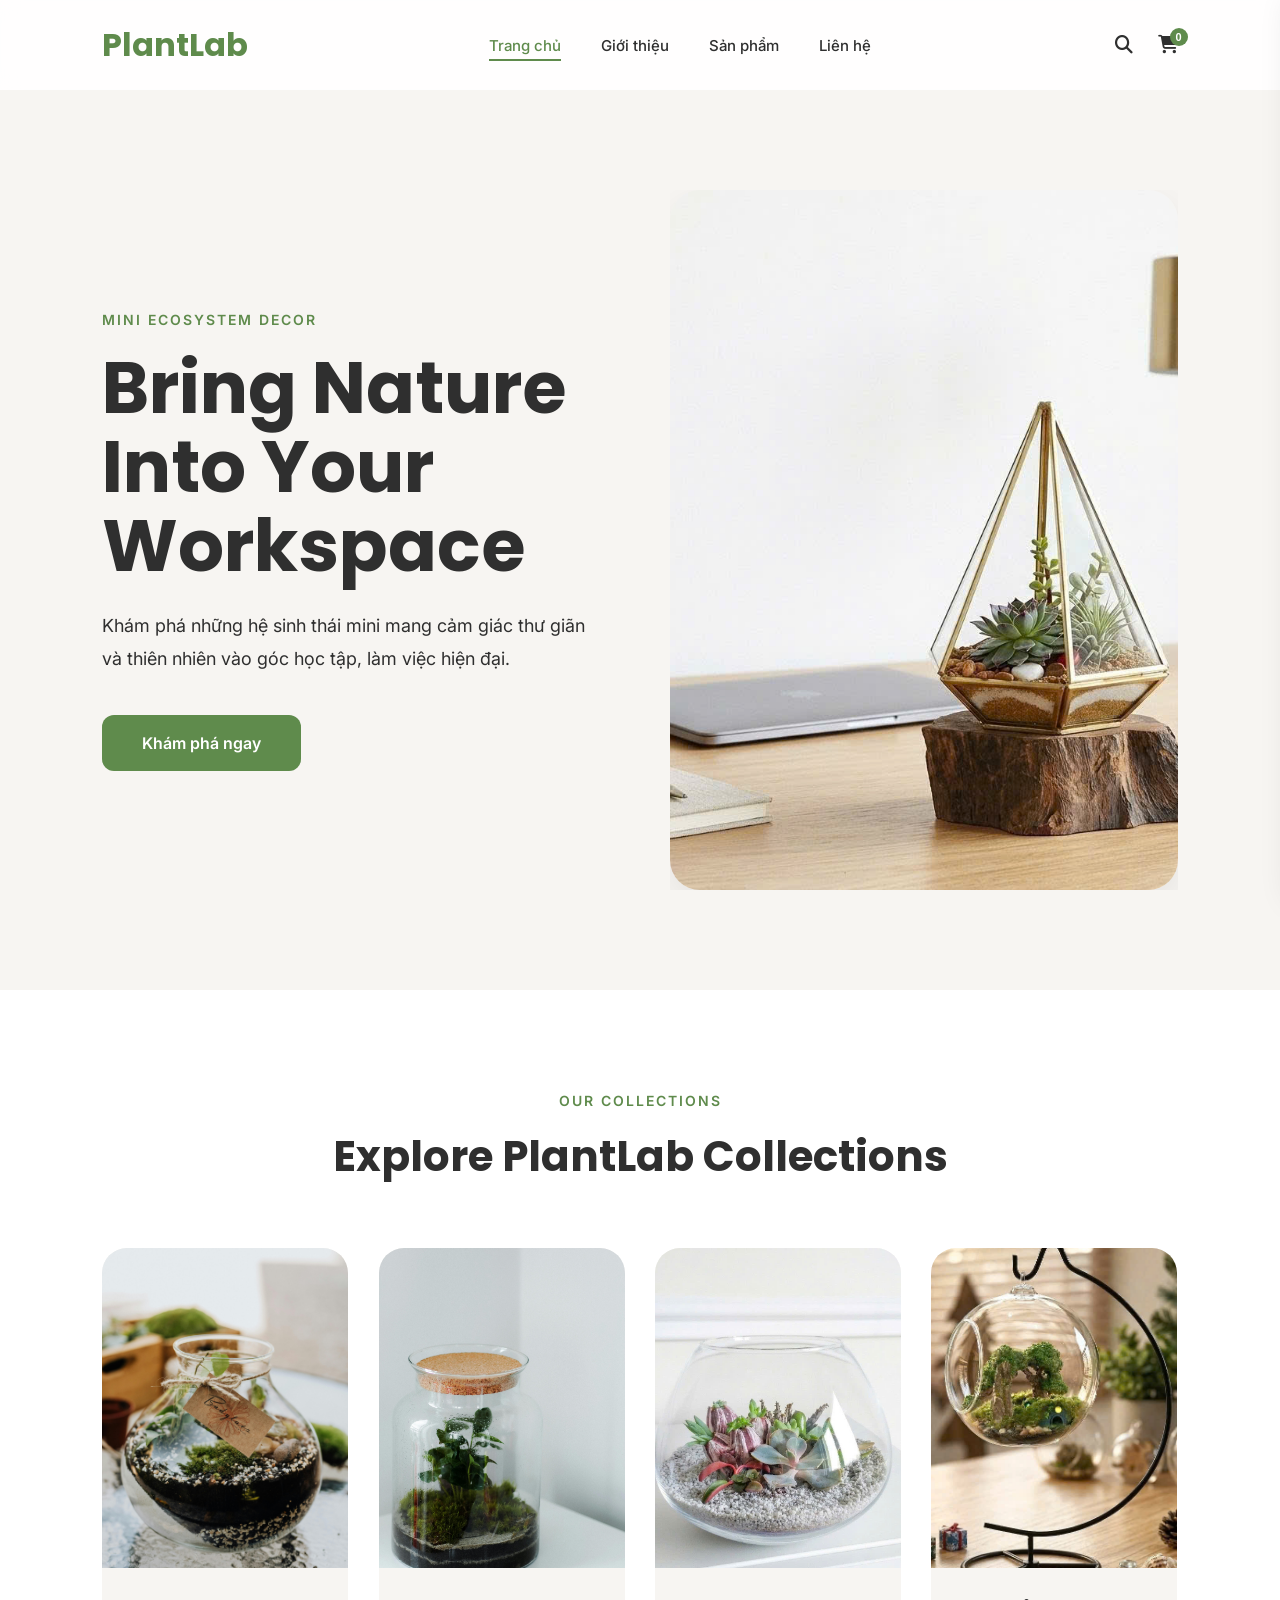
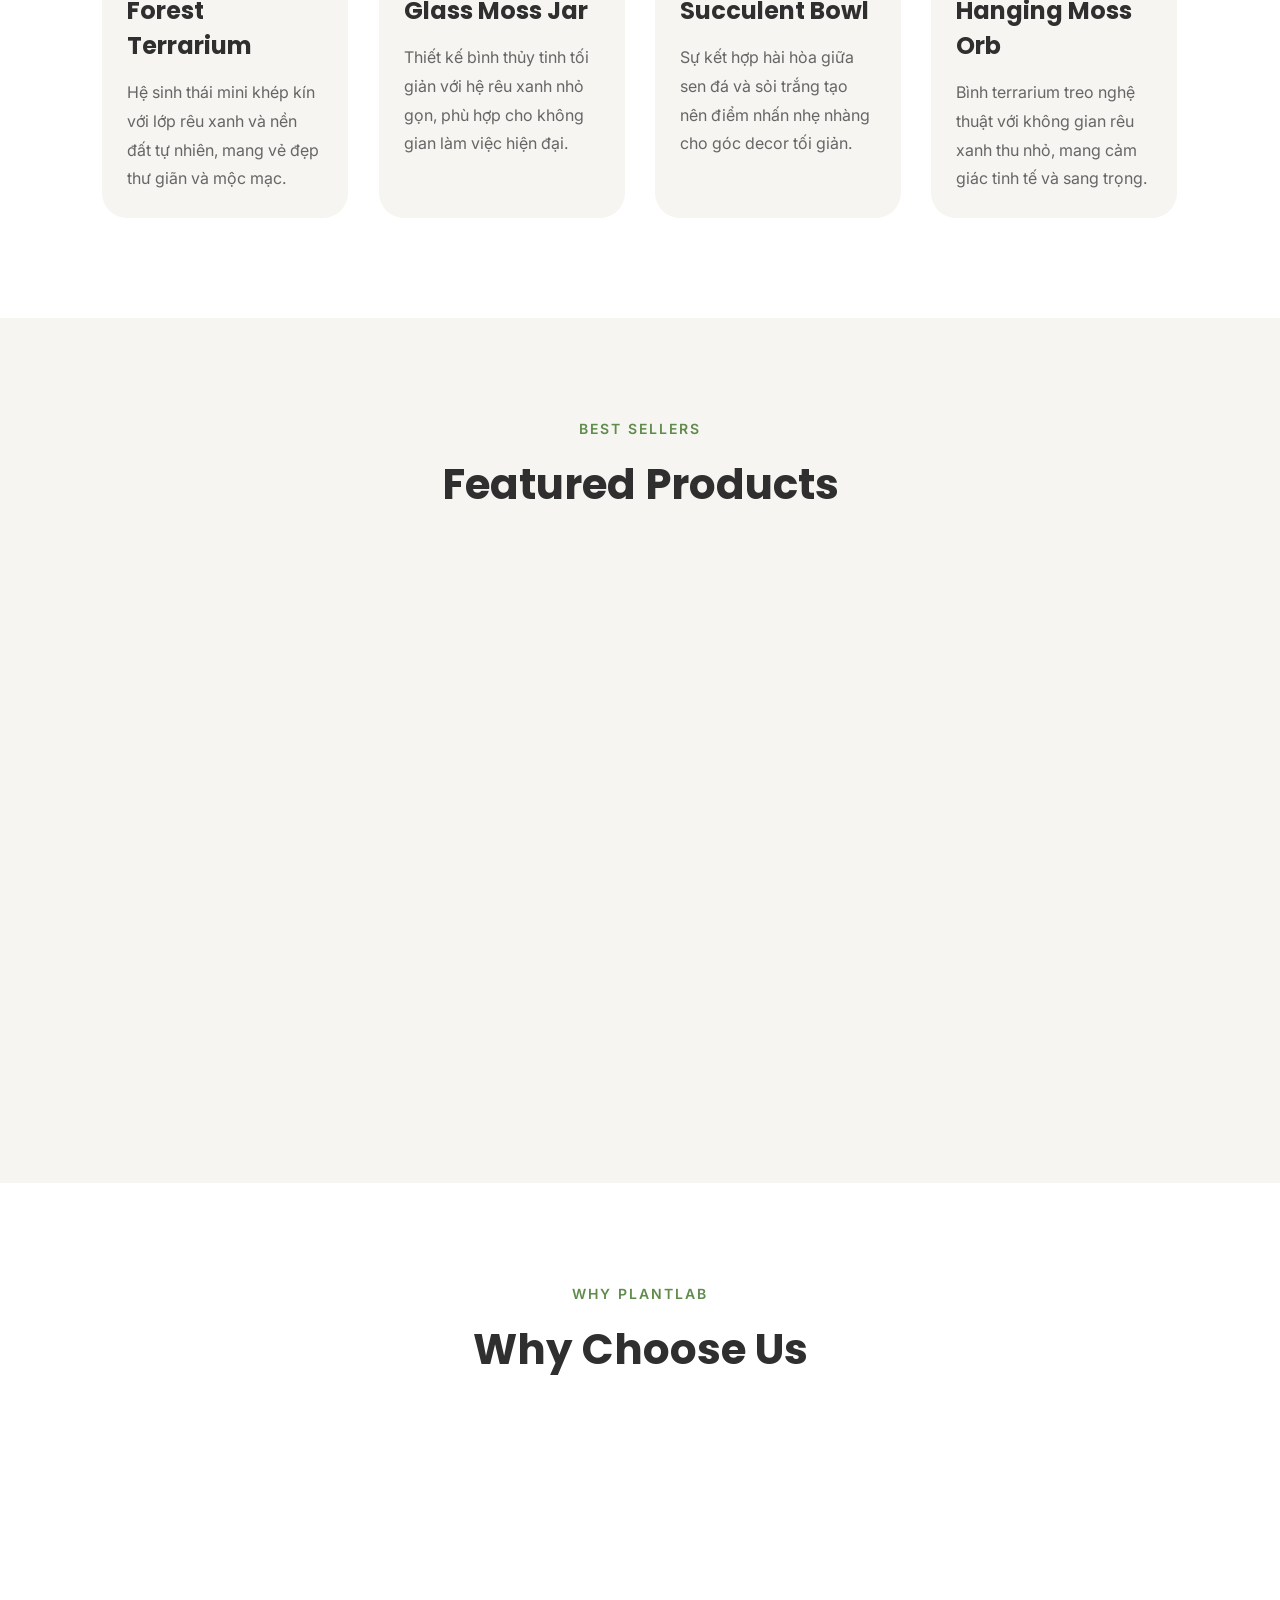
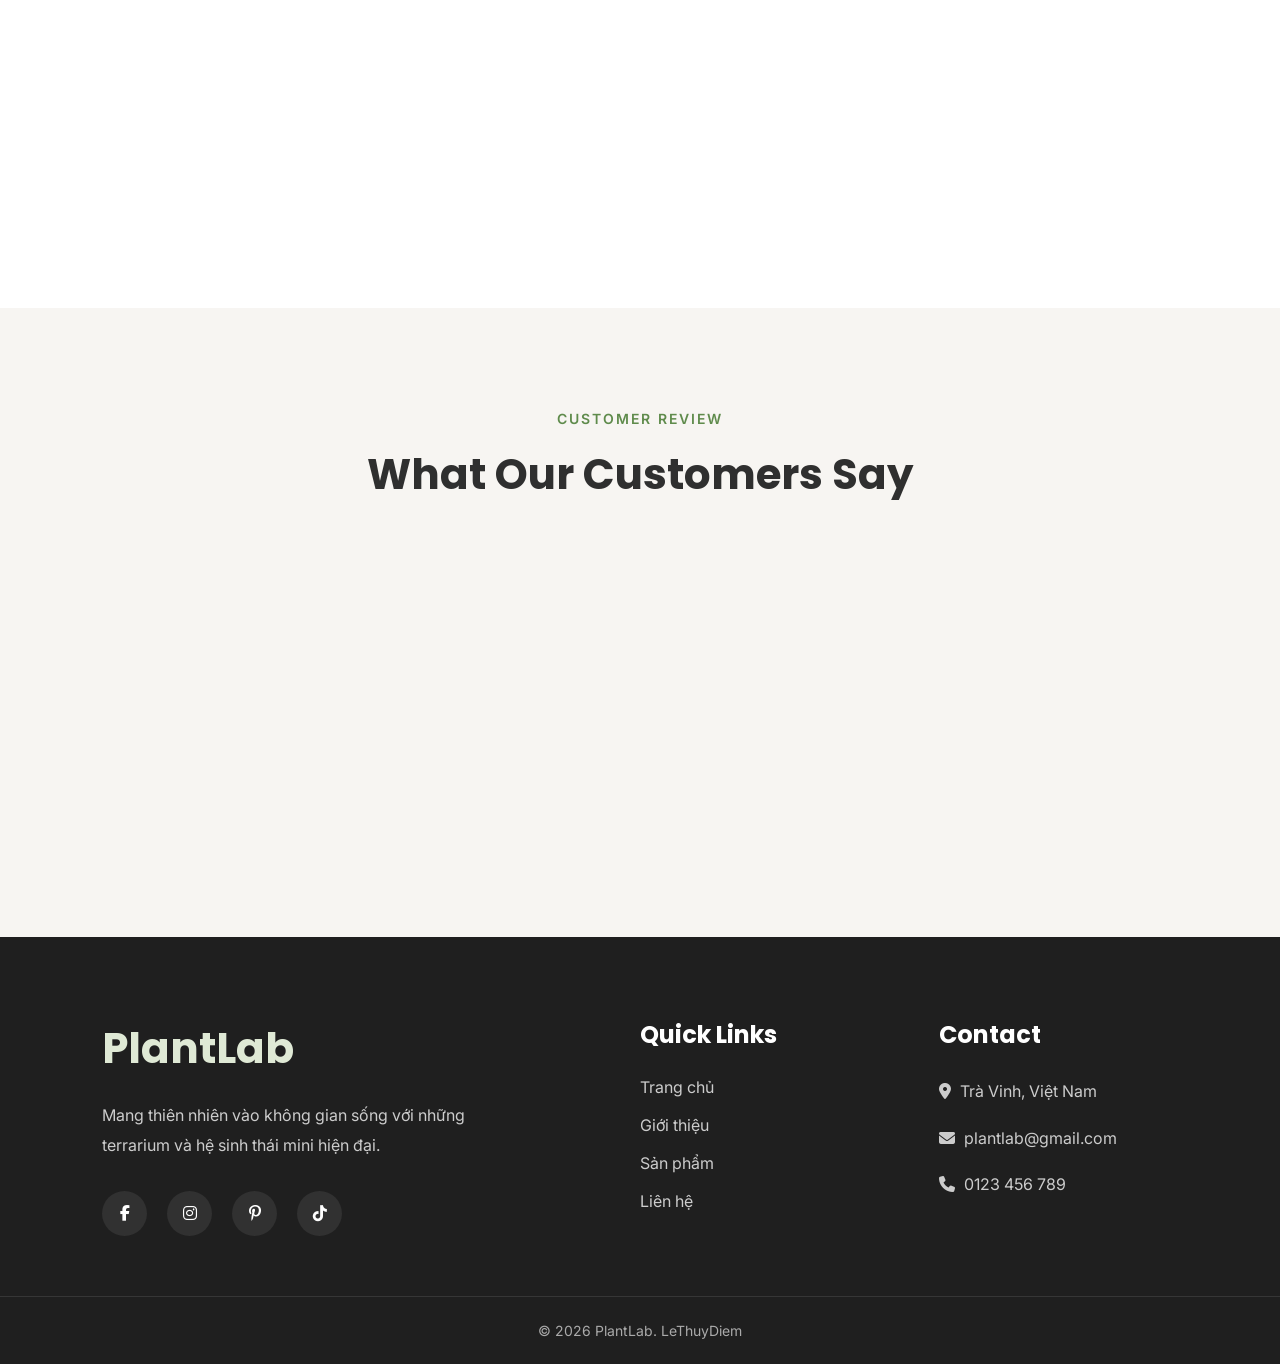
==== index.html @ 772ca5ad "Add files" ====
<!DOCTYPE html>
<html lang="vi">
<head>
    <meta charset="UTF-8">
    <meta name="viewport" content="width=device-width, initial-scale=1.0">
    <title>PlantLab - Hệ Sinh Thái Mini & Terrarium</title>
    <link rel="stylesheet" href="./css/style.css">
    <link rel="preconnect" href="https://fonts.googleapis.com">
    <link rel="preconnect" href="https://fonts.gstatic.com" crossorigin>
    <link href="https://fonts.googleapis.com/css2?family=Inter:wght@300;400;500;600;700&family=Poppins:wght@500;600;700&display=swap" rel="stylesheet">
    <link rel="stylesheet" href="https://cdnjs.cloudflare.com/ajax/libs/font-awesome/6.5.1/css/all.min.css">
</head>
<body>
    <!-- HEADER -->
    <header class="header">
        <div class="header-left">
            <div class="logo">
                <a href="index.html">PlantLab</a>
            </div>
        </div>
        <nav class="navbar">
            <a href="index.html" class="active">Trang chủ</a>
            <a href="./html/gioi-thieu.html">Giới thiệu</a>
            <a href="./html/san-pham.html">Sản phẩm</a>
            <a href="./html/lien-he.html">Liên hệ</a>
        </nav>
        <div class="header-right">
            <div class="search-container">
                <input type="text" id="headerSearchInput" placeholder="Tìm sản phẩm..." class="header-search-input">
                <button aria-label="Tìm kiếm" class="icon-btn" id="searchIconBtn">
                    <i class="fa-solid fa-magnifying-glass"></i>
                </button>
            </div>            
            <button aria-label="Giỏ hàng" class="icon-btn" id="cartIconBtn">
                <i class="fa-solid fa-cart-shopping"></i>
                <span id="cartBadge" class="cart-badge">0</span>
            </button>
        </div>
    </header>

    <!-- HERO -->
    <section class="hero">
        <div class="hero-content">
            <span class="hero-subtitle">MINI ECOSYSTEM DECOR</span>
            <h1>Bring Nature Into Your Workspace</h1>
            <p>Khám phá những hệ sinh thái mini mang cảm giác thư giãn và thiên nhiên vào góc học tập, làm việc hiện đại.</p>
            <a href="./html/san-pham.html" class="hero-btn">Khám phá ngay</a>
        </div>
        <div class="hero-image">
            <img src="./assets/images/hero.jpg" alt="PlantLab Workspace Decor">
        </div>
    </section>

    <!-- COLLECTIONS -->
    <section class="collection">
        <div class="section-header">
            <span>OUR COLLECTIONS</span>
            <h2>Explore PlantLab Collections</h2>
        </div>
        <div class="collection-container">
            <div class="collection-card">
                <div class="collection-image">
                    <img src="./assets/images/category1.jpg" alt="Forest Terrarium">
                </div>
                <div class="collection-content">
                    <h3>Forest Terrarium</h3>
                    <p>Hệ sinh thái mini khép kín với lớp rêu xanh và nền đất tự nhiên, mang vẻ đẹp thư giãn và mộc mạc.</p>
                </div>
            </div>
            <div class="collection-card">
                <div class="collection-image">
                    <img src="./assets/images/category2.jpg" alt="Glass Moss Jar">
                </div>
                <div class="collection-content">
                    <h3>Glass Moss Jar</h3>
                    <p>Thiết kế bình thủy tinh tối giản với hệ rêu xanh nhỏ gọn, phù hợp cho không gian làm việc hiện đại.</p>
                </div>
            </div>
            <div class="collection-card">
                <div class="collection-image">
                    <img src="./assets/images/category3.jpg" alt="Succulent Bowl">
                </div>
                <div class="collection-content">
                    <h3>Succulent Bowl</h3>
                    <p>Sự kết hợp hài hòa giữa sen đá và sỏi trắng tạo nên điểm nhấn nhẹ nhàng cho góc decor tối giản.</p>
                </div>
            </div>
            <div class="collection-card">
                <div class="collection-image">
                    <img src="./assets/images/category4.jpg" alt="Hanging Moss Orb">
                </div>
                <div class="collection-content">
                    <h3>Hanging Moss Orb</h3>
                    <p>Bình terrarium treo nghệ thuật với không gian rêu xanh thu nhỏ, mang cảm giác tinh tế và sang trọng.</p>
                </div>
            </div>
        </div>
    </section>

    <!-- FEATURED PRODUCTS -->
    <section class="featured">
        <div class="section-header">
            <span>BEST SELLERS</span>
            <h2>Featured Products</h2>
        </div>
        <div class="featured-container all-products" id="featuredProductsGrid">
            <div class="product-card">
                <div class="product-image">
                    <img src="./assets/images/product1.jpg" alt="Emerald Glass Terrarium">
                </div>
                <div class="product-content">
                    <h3>Emerald Glass</h3>
                    <p class="product-price">299.000đ</p>
                    <div class="product-actions">
                        <a href="./html/chi-tiet.html?product=1" class="product-btn">Xem chi tiết</a>
                        <button class="add-to-cart-btn" data-id="1" title="Thêm vào giỏ">
                            <i class="fa-solid fa-basket-shopping"></i>
                        </button>
                    </div>
                </div>
            </div>
            <div class="product-card">
                <div class="product-image">
                    <img src="./assets/images/product2.jpg" alt="Moss Planet Terrarium">
                </div>
                <div class="product-content">
                    <h3>Moss Planet</h3>
                    <p class="product-price">259.000đ</p>
                    <div class="product-actions">
                        <a href="./html/chi-tiet.html?product=2" class="product-btn">Xem chi tiết</a>
                        <button class="add-to-cart-btn" data-id="2" title="Thêm vào giỏ">
                            <i class="fa-solid fa-basket-shopping"></i>
                        </button>
                    </div>
                </div>
            </div>
            <div class="product-card">
                <div class="product-image">
                    <img src="./assets/images/product3.jpg" alt="Desert Bowl Succulent">
                </div>
                <div class="product-content">
                    <h3>Desert Bowl</h3>
                    <p class="product-price">349.000đ</p>
                    <div class="product-actions">
                        <a href="./html/chi-tiet.html?product=3" class="product-btn">Xem chi tiết</a>
                        <button class="add-to-cart-btn" data-id="3" title="Thêm vào giỏ">
                            <i class="fa-solid fa-basket-shopping"></i>
                        </button>
                    </div>
                </div>
            </div>
            <div class="product-card">
                <div class="product-image">
                    <img src="./assets/images/product4.jpg" alt="Nature Orb Terrarium">
                </div>
                <div class="product-content">
                    <h3>Nature Orb</h3>
                    <p class="product-price">399.000đ</p>
                    <div class="product-actions">
                        <a href="./html/chi-tiet.html?product=4" class="product-btn">Xem chi tiết</a>
                        <button class="add-to-cart-btn" data-id="4" title="Thêm vào giỏ">
                            <i class="fa-solid fa-basket-shopping"></i>
                        </button>
                    </div>
                </div>
            </div>
        </div>
    </section>

    <!-- WHY US -->
    <section class="why">
        <div class="section-header">
            <span>WHY PLANTLAB</span>
            <h2>Why Choose Us</h2>
        </div>
        <div class="why-container">
            <div class="why-card">
                <div class="why-icon"><i class="fa-solid fa-leaf"></i></div>
                <h3>Eco Friendly</h3>
                <p>Sản phẩm được thiết kế theo phong cách xanh và thân thiện với môi trường.</p>
            </div>
            <div class="why-card">
                <div class="why-icon"><i class="fa-solid fa-seedling"></i></div>
                <h3>Handmade Design</h3>
                <p>Mỗi terrarium đều được sắp xếp thủ công với bố cục độc đáo và tinh tế.</p>
            </div>
            <div class="why-card">
                <div class="why-icon"><i class="fa-solid fa-droplet"></i></div>
                <h3>Easy Care</h3>
                <p>Dễ chăm sóc và phù hợp cho không gian học tập, làm việc hiện đại.</p>
            </div>
            <div class="why-card">
                <div class="why-icon"><i class="fa-solid fa-truck-fast"></i></div>
                <h3>Fast Delivery</h3>
                <p>Hỗ trợ giao hàng nhanh với đóng gói cẩn thận và an toàn cho sản phẩm.</p>
            </div>
        </div>
    </section>

    <!-- REVIEWS -->
    <section class="review">
        <div class="section-header">
            <span>CUSTOMER REVIEW</span>
            <h2>What Our Customers Say</h2>
        </div>
        <div class="review-container">
            <div class="review-card">
                <div class="review-stars">
                    <i class="fa-solid fa-star"></i>
                    <i class="fa-solid fa-star"></i>
                    <i class="fa-solid fa-star"></i>
                    <i class="fa-solid fa-star"></i>
                    <i class="fa-solid fa-star"></i>
                </div>
                <p>"Terrarium rất đẹp và tinh tế. Đặt trên bàn học tạo cảm giác thư giãn và dễ tập trung hơn."</p>
                <h4>Ngọc Như</h4>
            </div>
            <div class="review-card">
                <div class="review-stars">
                    <i class="fa-solid fa-star"></i>
                    <i class="fa-solid fa-star"></i>
                    <i class="fa-solid fa-star"></i>
                    <i class="fa-solid fa-star"></i>
                    <i class="fa-solid fa-star"></i>
                </div>
                <p>"Thiết kế tối giản nhưng rất sang. Sản phẩm giống hình và đóng gói cực kỳ cẩn thận."</p>
                <h4>Nhựt Đang</h4>
            </div>
            <div class="review-card">
                <div class="review-stars">
                    <i class="fa-solid fa-star"></i>
                    <i class="fa-solid fa-star"></i>
                    <i class="fa-solid fa-star"></i>
                    <i class="fa-solid fa-star"></i>
                    <i class="fa-solid fa-star"></i>
                </div>
                <p>"Một món decor nhỏ nhưng làm góc làm việc trở nên hiện đại và có sức sống hơn rất nhiều."</p>
                <h4>Trúc Lam</h4>
            </div>
        </div>
    </section>

    <!-- FOOTER -->
    <footer class="footer">
        <div class="footer-container">
            <div class="footer-brand">
                <h2>PlantLab</h2>
                <p>Mang thiên nhiên vào không gian sống với những terrarium và hệ sinh thái mini hiện đại.</p>
                <div class="footer-social">
                    <a href="#" aria-label="Facebook"><i class="fa-brands fa-facebook-f"></i></a>
                    <a href="#" aria-label="Instagram"><i class="fa-brands fa-instagram"></i></a>
                    <a href="#" aria-label="Pinterest"><i class="fa-brands fa-pinterest-p"></i></a>
                    <a href="#" aria-label="Tiktok"><i class="fa-brands fa-tiktok"></i></a>
                </div>
            </div>
            <div class="footer-links">
                <h3>Quick Links</h3>
                <a href="index.html">Trang chủ</a>
                <a href="./html/gioi-thieu.html">Giới thiệu</a>
                <a href="./html/san-pham.html">Sản phẩm</a>
                <a href="./html/lien-he.html">Liên hệ</a>
            </div>
            <div class="footer-contact">
                <h3>Contact</h3>
                <p><i class="fa-solid fa-location-dot footer-icon"></i> Trà Vinh, Việt Nam</p>
                <p><i class="fa-solid fa-envelope footer-icon"></i> plantlab@gmail.com</p>
                <p><i class="fa-solid fa-phone footer-icon"></i> 0123 456 789</p>
            </div>
        </div>
        <div class="footer-bottom">
            <p>© 2026 PlantLab. LeThuyDiem</p>
        </div>
    </footer>

    <!-- CART SIDEBAR -->
    <div class="cart-sidebar" id="cartSidebar">
        <div class="cart-header">
            <h3>Giỏ hàng của bạn (<span id="cartCountHeader">0</span>)</h3>
            <button class="close-cart-btn" id="closeCartBtn"><i class="fa-solid fa-xmark"></i></button>
        </div>
        <div class="cart-body" id="cartItemsContainer"></div>
        <div class="cart-footer">
            <div class="cart-total">
                <span>Tổng tiền:</span>
                <span id="cartSubtotal">0đ</span>
            </div>
            <button class="checkout-btn">Tiến hành thanh toán</button>
        </div>
    </div>
    <div class="cart-overlay-bg" id="cartOverlayBg"></div>
    <div class="toast-container" id="toastContainer"></div>
    
    <script src="./js/script.js"></script>
</body>
</html>
---- css/style.css ----
* {
    margin: 0;
    padding: 0;
    box-sizing: border-box;
}
:root {
    --primary-color: #5f8b4c;
    --secondary-color: #dfe9d5;
    --background-color: #f7f5f2;
    --text-color: #2f2f2f;
    --white-color: #ffffff;
    --shadow-color: rgba(0,0,0,0.08);
}
body {
    font-family: 'Inter', sans-serif;
    background: var(--background-color);
    color: var(--text-color);
    overflow-x: hidden;
}
img {
    width: 100%;
    display: block;
}
section {
    padding: 100px 8%;
}

/* GLOBAL ELEMENTS */
a {
    text-decoration: none;
    color: inherit;
}
/* HEADER */
.header {
    width: 100%;
    height: 90px;
    background: rgba(255,255,255,0.9);
    backdrop-filter: blur(10px);
    display: flex;
    justify-content: space-between;
    align-items: center;
    padding: 0 8%;
    position: sticky;
    top: 0;
    z-index: 999;
}
.logo {
    font-size: 32px;
    font-weight: 700;
    font-family: 'Poppins', sans-serif;
    color: var(--primary-color);
    cursor: pointer;
}
.navbar {
    display: flex;
    gap: 40px;
}
.navbar a {
    color: var(--text-color);
    font-size: 15px;
    font-weight: 500;
    position: relative;
    transition: 0.3s;
}
.navbar a::after {
    content: '';
    position: absolute;
    left: 0;
    bottom: -6px;
    width: 0%;
    height: 2px;
    background: var(--primary-color);
    transition: 0.3s;
}
.navbar a:hover::after,
.navbar a.active::after {
    width: 100%;
}
.navbar a:hover,
.navbar a.active {
    color: var(--primary-color);
}
.header-right {
    display: flex;
    align-items: center;
    gap: 25px;
}
.icon-btn {
    background: none;
    border: none;
    padding: 0;
    color: var(--text-color);
    cursor: pointer;
    position: relative;
    transition: 0.3s;
}
.icon-btn i {
    font-size: 18px;
    transition: 0.3s;
}
.icon-btn:hover i {
    color: var(--primary-color);
}
.cart-badge {
    position: absolute;
    top: -8px;
    right: -10px;
    background: var(--primary-color);
    color: white;
    font-size: 11px;
    font-weight: 600;
    width: 18px;
    height: 18px;
    border-radius: 50%;
    display: flex;
    justify-content: center;
    align-items: center;
}
/* HERO SECTION */
.hero {
    min-height: calc(100vh - 90px);
    display: flex;
    justify-content: space-between;
    align-items: center;
    gap: 60px;
}
.hero-content {
    flex: 1;
}
.hero-subtitle {
    display: inline-block;
    font-size: 14px;
    font-weight: 600;
    letter-spacing: 2px;
    color: var(--primary-color);
    margin-bottom: 20px;
}
.hero-content h1 {
    font-size: 72px;
    line-height: 1.1;
    margin-bottom: 25px;
    font-family: 'Poppins', sans-serif;
}
.hero-content p {
    font-size: 18px;
    line-height: 1.8;
    margin-bottom: 40px;
    max-width: 550px;
}
.hero-btn {
    display: inline-block;
    padding: 18px 40px;
    border: none;
    border-radius: 12px;
    background: var(--primary-color);
    color: white;
    font-size: 16px;
    font-weight: 600;
    cursor: pointer;
    transition: 0.3s;
}
.hero-btn:hover {
    transform: translateY(-3px);
    box-shadow: 0 10px 20px rgba(95,139,76,0.3);
}
.hero-image {
    flex: 1;
    overflow: hidden;
}
.hero-image img {
    width: 100%;
    height: 700px;
    object-fit: cover;
    border-radius: 30px;
    box-shadow: 0 15px 40px var(--shadow-color);
}
/* SECTION HEADERS */
.section-header {
    text-align: center;
    margin-bottom: 60px;
}
.section-header span {
    font-size: 14px;
    font-weight: 600;
    letter-spacing: 2px;
    color: var(--primary-color);
}
.section-header h2 {
    font-size: 42px;
    margin-top: 15px;
    font-family: 'Poppins', sans-serif;
}
/* COLLECTION SECTION */
.collection {
    background: white;
}
.collection-container {
    display: grid;
    grid-template-columns: repeat(4, 1fr);
    gap: 30px;
}
.collection-card {
    background: var(--background-color);
    border-radius: 25px;
    overflow: hidden;
    transition: 0.4s;
    cursor: pointer;
    opacity: 0;
    transform: translateY(30px);
}
.collection-card.show {
    opacity: 1;
    transform: translateY(0);
}
.collection-card:hover {
    transform: translateY(-10px);
    box-shadow: 0 20px 40px rgba(0,0,0,0.08);
}
.collection-image {
    overflow: hidden;
}
.collection-image img {
    width: 100%;
    height: 320px;
    object-fit: cover;
    transition: 0.5s;
}
.collection-card:hover img {
    transform: scale(1.08);
}
.collection-content {
    padding: 25px;
}
.collection-content h3 {
    font-size: 24px;
    margin-bottom: 15px;
    font-family: 'Poppins', sans-serif;
}
.collection-content p {
    line-height: 1.8;
    color: #666;
}
/* PRODUCTS SECTION */
.featured, .all-products {
    background: var(--background-color);
}
.featured-container {
    display: grid;
    grid-template-columns: repeat(4, 1fr);
    gap: 30px;
}
.product-card {
    background: white;
    border-radius: 25px;
    overflow: hidden;
    transition: transform 0.4s, box-shadow 0.4s, opacity 0.4s cubic-bezier(0.16, 1, 0.3, 1);
    opacity: 0;
    transform: translateY(30px);
}
.product-card.show {
    opacity: 1;
    transform: translateY(0);
}
.product-card:hover {
    transform: translateY(-10px);
    box-shadow: 0 20px 40px rgba(0,0,0,0.08);
}
.product-image {
    overflow: hidden;
}
.product-image img {
    width: 100%;
    height: 320px;
    object-fit: cover;
    transition: 0.5s;
}
.product-card:hover img {
    transform: scale(1.08);
}
.product-content {
    padding: 25px;
}
.product-content h3 {
    font-size: 24px;
    margin-bottom: 15px;
    font-family: 'Poppins', sans-serif;
}
.product-price {
    font-size: 20px;
    font-weight: 700;
    color: var(--primary-color);
    margin-bottom: 15px;
}
/* Product Actions */
.product-actions {
    display: flex;
    gap: 10px;
    margin-top: 15px;
}
.product-btn {
    flex: 1;
    padding: 14px;
    border: none;
    border-radius: 12px;
    background: var(--primary-color);
    color: white;
    font-size: 15px;
    font-weight: 600;
    text-align: center;
    cursor: pointer;
    transition: 0.3s;
}
.product-btn:hover {
    background: #4e733e;
}
.add-to-cart-btn {
    width: 48px;
    height: 48px;
    background: var(--secondary-color);
    color: var(--primary-color);
    border: none;
    border-radius: 12px;
    font-size: 16px;
    cursor: pointer;
    display: flex;
    align-items: center;
    justify-content: center;
    transition: 0.3s;
}
.add-to-cart-btn:hover {
    background: var(--primary-color);
    color: white;
}
/* WHY SECTION */
.why {
    background: white;
}
.why-container {
    display: grid;
    grid-template-columns: repeat(4, 1fr);
    gap: 30px;
}
.why-card {
    background: var(--background-color);
    padding: 40px 30px;
    border-radius: 25px;
    text-align: center;
    transition: 0.4s;
    opacity: 0;
    transform: translateY(30px);
}
.why-card.show {
    opacity: 1;
    transform: translateY(0);
}
.why-card:hover {
    transform: translateY(-10px);
    box-shadow: 0 20px 40px rgba(0,0,0,0.08);
}
.why-icon {
    width: 90px;
    height: 90px;
    background: white;
    border-radius: 50%;
    display: flex;
    justify-content: center;
    align-items: center;
    margin: 0 auto 25px;
    box-shadow: 0 10px 20px rgba(0,0,0,0.05);
}
.why-icon i {
    font-size: 34px;
    color: var(--primary-color);
}
.why-card h3 {
    font-size: 24px;
    margin-bottom: 15px;
    font-family: 'Poppins', sans-serif;
}
.why-card p {
    line-height: 1.8;
    color: #666;
}
/* REVIEW SECTION */
.review {
    background: var(--background-color);
}
.review-container {
    display: grid;
    grid-template-columns: repeat(3, 1fr);
    gap: 30px;
}
.review-card {
    background: white;
    padding: 40px 35px;
    border-radius: 25px;
    transition: 0.4s;
    opacity: 0;
    transform: translateY(30px);
}
.review-card.show {
    opacity: 1;
    transform: translateY(0);
}
.review-card:hover {
    transform: translateY(-10px);
    box-shadow: 0 20px 40px rgba(0,0,0,0.08);
}
.review-stars {
    margin-bottom: 25px;
}
.review-stars i {
    color: #f4b400;
    font-size: 18px;
    margin-right: 5px;
}
.review-card p {
    line-height: 1.9;
    color: #555;
    margin-bottom: 25px;
    font-size: 16px;
}
.review-card h4 {
    font-size: 20px;
    font-family: 'Poppins', sans-serif;
}
/* FOOTER */
.footer {
    background: #1f1f1f;
    color: white;
    padding-top: 80px;
}
.footer-container {
    width: 84%;
    margin: auto;
    display: grid;
    grid-template-columns: 2fr 1fr 1fr;
    gap: 60px;
    padding-bottom: 60px;
}
.footer-brand h2 {
    font-size: 42px;
    margin-bottom: 20px;
    font-family: 'Poppins', sans-serif;
    color: var(--secondary-color);
}
.footer-brand p {
    line-height: 1.9;
    color: #ccc;
    max-width: 400px;
    margin-bottom: 30px;
}
.footer-social {
    display: flex;
    gap: 20px;
}
.footer-social a {
    display: inline-flex;
}
.footer-social i {
    width: 45px;
    height: 45px;
    background: rgba(255,255,255,0.08);
    border-radius: 50%;
    display: flex;
    justify-content: center;
    align-items: center;
    cursor: pointer;
    transition: 0.3s;
}
.footer-social i:hover {
    background: var(--primary-color);
    transform: translateY(-5px);
}
.footer-links h3,
.footer-contact h3 {
    font-size: 24px;
    margin-bottom: 25px;
    font-family: 'Poppins', sans-serif;
}
.footer-links {
    display: flex;
    flex-direction: column;
}
.footer-links a {
    color: #ccc;
    margin-bottom: 18px;
    transition: 0.3s;
}
.footer-links a:hover {
    color: white;
}
.footer-contact p {
    color: #ccc;
    margin-bottom: 18px;
    line-height: 1.8;
}
.footer-icon {
    margin-right: 5px;
}
.footer-bottom {
    border-top: 1px solid rgba(255,255,255,0.1);
    padding: 25px 0;
    text-align: center;
}
.footer-bottom p {
    color: #aaa;
    font-size: 14px;
}
/* HERO OVERLAYS */
.about-hero,
.product-hero,
.contact-hero {
    height: 55vh;
    background-size: cover;
    background-position: center;
    position: relative;
    display: flex;
    justify-content: center;
    align-items: center;
    overflow: hidden;
}
.about-hero {
    height: 60vh;
    background-image: url('../assets/images/about.jpg');
}
.product-hero, .contact-hero {
    background-image: url('../assets/images/about.jpg');
}
.about-overlay, .product-overlay, .contact-overlay {
    position: absolute;
    top: 0;
    left: 0;
    width: 100%;
    height: 100%;
    background: rgba(0, 0, 0, 0.45);
    display: flex;
    flex-direction: column;
    justify-content: center;
    align-items: center;
    text-align: center;
    color: white;
    padding: 40px 20px 60px 20px;
}
.about-overlay span, .product-overlay span, .contact-overlay span {
    letter-spacing: 3px;
    margin-bottom: 20px;
    font-weight: 500;
}
.about-overlay h1, .product-overlay h1, .contact-overlay h1 {
    max-width: 800px;
    line-height: 1.2;
    font-family: 'Poppins', sans-serif;
}
.about-overlay h1 {
    font-size: 64px;
}
.product-overlay h1, .contact-overlay h1 {
    font-size: 60px;
}
/* STORY SECTION */
.story {
    display: flex;
    align-items: center;
    gap: 60px;
    background: white;
}
.story-image,
.story-content {
    flex: 1;
}
.story-image img {
    border-radius: 30px;
    height: 600px;
    object-fit: cover;
}
.story-content span {
    color: var(--primary-color);
    font-weight: 600;
    letter-spacing: 2px;
}
.story-content h2 {
    font-size: 48px;
    margin: 20px 0;
    font-family: 'Poppins', sans-serif;
}
.story-content p {
    line-height: 1.9;
    color: #666;
    margin-bottom: 20px;
}
/* MISSION SECTION */
.mission {
    display: grid;
    grid-template-columns: repeat(2, 1fr);
    gap: 30px;
    background: var(--background-color);
}
.mission-card {
    background: white;
    padding: 50px;
    border-radius: 25px;
    text-align: center;
    opacity: 0;
    transform: translateY(30px);
    transition: all 0.6s cubic-bezier(0.16, 1, 0.3, 1);
}
.mission-card.show {
    opacity: 1;
    transform: translateY(0);
}
.mission-card i {
    font-size: 50px;
    color: var(--primary-color);
    margin-bottom: 25px;
}
.mission-card h3 {
    font-size: 30px;
    margin-bottom: 20px;
    font-family: 'Poppins', sans-serif;
}
.mission-card p {
    line-height: 1.8;
    color: #666;
}
/* STATS SECTION */
.stats {
    display: grid;
    grid-template-columns: repeat(3, 1fr);
    gap: 30px;
    background: white;
}
.stats-card {
    background: var(--background-color);
    padding: 60px 30px;
    border-radius: 25px;
    text-align: center;
    opacity: 0;
    transform: translateY(30px);
    transition: all 0.6s cubic-bezier(0.16, 1, 0.3, 1);
}
.stats-card.show {
    opacity: 1;
    transform: translateY(0);
}
.stats-card h2 {
    font-size: 56px;
    color: var(--primary-color);
    margin-bottom: 15px;
    font-family: 'Poppins', sans-serif;
}
.stats-card p {
    font-size: 18px;
    color: #666;
}
/* SEARCH SECTION */
.product-search-section {
    background: white;
    padding-top: 80px;
    padding-bottom: 40px;
}
.search-box {
    width: 100%;
    max-width: 600px;
    margin: auto;
    background: var(--background-color);
    border-radius: 16px;
    padding: 18px 25px;
    display: flex;
    align-items: center;
    justify-content: space-between;
}
.search-box input {
    width: 100%;
    border: none;
    outline: none;
    background: transparent;
    font-size: 16px;
    font-family: 'Inter', sans-serif;
}
.search-box i {
    font-size: 18px;
    color: #777;
}
.header-search-input {
    width: 0;
    padding: 0;
    border: none;
    outline: none;
    transition: all 0.3s ease;
    opacity: 0;
    border-bottom: 1px solid #ccc;
    font-family: inherit;
    font-size: 0.9rem;
}
/* CONTACT SECTION */
.contact-section {
    display: grid;
    grid-template-columns: 1fr 1fr;
    gap: 60px;
    background: white;
}
.contact-info span {
    color: var(--primary-color);
    letter-spacing: 2px;
    font-weight: 600;
}
.contact-info h2 {
    font-size: 48px;
    margin: 20px 0;
    font-family: 'Poppins', sans-serif;
}
.contact-info p {
    color: #666;
    line-height: 1.9;
    margin-bottom: 30px;
}
.info-item {
    display: flex;
    align-items: flex-start;
    gap: 20px;
    margin-bottom: 30px;
}
.info-item i {
    width: 55px;
    height: 55px;
    background: var(--background-color);
    border-radius: 50%;
    display: flex;
    justify-content: center;
    align-items: center;
    color: var(--primary-color);
    font-size: 20px;
    flex-shrink: 0;
}
.info-item h4 {
    font-size: 20px;
    margin-bottom: 8px;
    font-family: 'Poppins', sans-serif;
}
/* FAQ SECTION */
.faq-section {
    margin-top: 40px;
    padding: 25px;
    background: #fdfaf6;
    border-radius: 15px;
    border: 1px solid #efeae4;
}
.faq-section h3 {
    font-family: 'Poppins', sans-serif;
    font-size: 1.2rem;
    color: #5d6d5d;
    margin-bottom: 15px;
    text-transform: uppercase;
    letter-spacing: 1px;
}
.faq-section details {
    margin-bottom: 10px;
    padding: 10px 0;
    border-bottom: 1px solid #eee;
    color: #4a4a4a;
    cursor: pointer;
}
.faq-section summary {
    font-weight: 500;
    outline: none;
    padding: 5px 0;
    list-style: none;
    position: relative;
}
.faq-section summary::after {
    content: '\2795';
    font-size: 0.8rem;
    position: absolute;
    right: 0;
}
.faq-section details[open] summary::after {
    content: '\2796';
}
.faq-section summary:hover {
    color: var(--primary-color);
}
.faq-section p {
    font-size: 0.95rem;
    line-height: 1.6;
    margin-top: 10px;
    padding-left: 10px;
    color: #777;
    font-style: italic;
}
/* CONTACT FORM */
.contact-form {
    background: var(--background-color);
    padding: 50px;
    border-radius: 30px;
}
.form-group {
    margin-bottom: 25px;
    display: flex;
    flex-direction: column;
}
.form-group label {
    font-weight: 600;
    color: #333;
    margin-bottom: 8px;
    font-size: 0.95rem;
}
.form-group input, .form-group textarea {
    padding: 18px 20px;
    border: none;
    border-radius: 16px;
    background: white;
    font-size: 15px;
    font-family: 'Inter', sans-serif;
    outline: none;
    transition: all 0.3s ease;
}
.form-group input:focus, .form-group textarea:focus {
    box-shadow: 0 0 0 3px rgba(95, 184, 120, 0.1);
    border-color: var(--primary-color);
}
.form-group textarea {
    height: 180px;
    resize: none;
}
.contact-form button {
    width: 100%;
    padding: 16px;
    border: none;
    border-radius: 16px;
    background: var(--primary-color);
    color: white;
    font-size: 16px;
    font-weight: 600;
    cursor: pointer;
    transition: 0.3s;
}
.contact-form button:hover {
    opacity: 0.9;
}
/* MAP SECTION */
.map-section {
    padding-top: 0;
    background: white;
}
.map-box {
    width: 100%;
    border-radius: 30px;
    overflow: hidden;
}
.contact-map {
    width: 100%;
    height: 450px;
    border: none;
}
/* DETAIL PRODUCT PAGE */
.detail-section {
    display: grid;
    grid-template-columns: 1.1fr 0.9fr;
    gap: 60px;
    background: var(--white-color);
    align-items: start;
    padding-top: 60px;
    padding-bottom: 60px;
}
.detail-image-box {
    width: 100%;
    position: sticky;
    top: 120px;
}
.detail-image-box img {
    width: 100%;
    max-height: 550px;
    object-fit: cover;
    border-radius: 24px;
    box-shadow: 0 15px 35px var(--shadow-color);
}
.detail-info-box {
    display: flex;
    flex-direction: column;
}
.breadcrumb {
    font-size: 14px;
    color: #888;
    margin-bottom: 15px;
}
.breadcrumb a {
    color: #888;
    transition: 0.3s;
}
.breadcrumb a:hover {
    color: var(--primary-color);
}
.breadcrumb-current {
    color: var(--primary-color);
}
.detail-title {
    font-size: 40px;
    font-family: 'Poppins', sans-serif;
    font-weight: 700;
    color: var(--text-color);
    margin-bottom: 10px;
    line-height: 1.2;
}
.detail-price {
    font-size: 26px;
    font-weight: 700;
    color: var(--primary-color);
    margin-bottom: 20px;
}
.detail-rating {
    display: flex;
    align-items: center;
    gap: 8px;
    margin-bottom: 25px;
    font-size: 15px;
    color: #666;
}
.detail-rating i {
    color: #f4b400;
}
.detail-desc {
    font-size: 16px;
    line-height: 1.7;
    color: #555;
    margin-bottom: 30px;
    padding-bottom: 25px;
    border-bottom: 1px solid #eef0ed;
}
.detail-specs {
    margin-bottom: 35px;
    display: flex;
    flex-direction: column;
    gap: 12px;
}
.spec-item {
    display: flex;
    font-size: 15px;
}
.spec-label {
    font-weight: 600;
    width: 120px;
    color: #777;
}
.spec-value {
    color: var(--text-color);
}
.detail-actions {
    display: flex;
    align-items: center;
    gap: 20px;
}
.quantity-control {
    display: flex;
    align-items: center;
    border: 1px solid #ddd;
    border-radius: 12px;
    background: var(--background-color);
    overflow: hidden;
}
.quantity-btn {
    background: none;
    border: none;
    width: 45px;
    height: 48px;
    font-size: 18px;
    cursor: pointer;
    transition: 0.3s;
}
.quantity-btn:hover {
    background: #e2ebd9;
    color: var(--primary-color);
}
.quantity-input {
    width: 50px;
    height: 48px;
    text-align: center;
    border: none;
    background: transparent;
    font-size: 16px;
    font-weight: 600;
    outline: none;
}
.btn-add-cart {
    flex: 1;
    height: 48px;
    border: none;
    border-radius: 12px;
    background: var(--primary-color);
    color: white;
    font-size: 16px;
    font-weight: 600;
    cursor: pointer;
    display: flex;
    justify-content: center;
    align-items: center;
    gap: 10px;
    transition: 0.3s;
}
.btn-add-cart:hover {
    background: #4e733e;
    box-shadow: 0 8px 20px rgba(95,139,76,0.25);
}
.related-products {
    background: var(--background-color);
}
/* CART SIDEBAR */
.cart-sidebar {
    position: fixed;
    top: 0;
    right: -420px;
    width: 400px;
    height: 100vh;
    background: var(--white-color);
    box-shadow: -10px 0 30px rgba(0,0,0,0.1);
    z-index: 1001;
    display: flex;
    flex-direction: column;
    transition: right 0.4s cubic-bezier(0.16, 1, 0.3, 1);
}
.cart-sidebar.open {
    right: 0;
}
.cart-header {
    padding: 24px;
    border-bottom: 1px solid #eef0ed;
    display: flex;
    justify-content: space-between;
    align-items: center;
}
.cart-header h3 {
    font-family: 'Poppins', sans-serif;
    font-size: 20px;
}
.close-cart-btn {
    background: none;
    border: none;
    font-size: 20px;
    color: var(--text-color);
    cursor: pointer;
    transition: 0.3s;
}
.close-cart-btn:hover {
    color: #ff4d4f;
}
.cart-body {
    flex: 1;
    padding: 24px;
    overflow-y: auto;
    display: flex;
    flex-direction: column;
    gap: 20px;
}
.empty-cart {
    text-align: center;
    padding: 40px 20px;
    color: #999;
}
.empty-cart i {
    font-size: 2.5rem;
    margin-bottom: 15px;
    opacity: 0.5;
}
.empty-cart p {
    font-size: 0.95rem;
}
.cart-item {
    display: flex;
    gap: 15px;
    padding: 15px 0;
    border-bottom: 1px solid #eee;
    align-items: flex-start;
}
.cart-item img {
    width: 70px;
    height: 70px;
    object-fit: cover;
    border-radius: 8px;
}
.cart-item-info {
    flex: 1;
}
.cart-item-info h4 {
    margin: 0 0 5px 0;
    font-size: 0.95rem;
    color: #333;
}
.cart-item-price {
    color: var(--primary-color);
    font-weight: 600;
    font-size: 0.9rem;
    margin: 0 0 8px 0;
}
.cart-item-qty {
    display: flex;
    align-items: center;
    gap: 5px;
}
.cart-qty-btn {
    width: 24px;
    height: 24px;
    border: 1px solid #ccc;
    background: white;
    cursor: pointer;
    border-radius: 4px;
    display: flex;
    align-items: center;
    justify-content: center;
    transition: all 0.3s ease;
}
.cart-qty-btn:hover {
    border-color: var(--primary-color);
    color: var(--primary-color);
}
.cart-remove-btn {
    background: none;
    border: none;
    color: #ff5252;
    cursor: pointer;
    font-size: 1.1rem;
    padding: 5px;
    transition: all 0.3s ease;
}
.cart-remove-btn:hover {
    transform: scale(1.2);
}
.cart-footer {
    padding: 24px;
    border-top: 1px solid #eef0ed;
    background: #faf9f7;
}
.cart-total {
    display: flex;
    justify-content: space-between;
    font-size: 18px;
    font-weight: 700;
    margin-bottom: 20px;
}
.checkout-btn {
    width: 100%;
    padding: 16px;
    border: none;
    border-radius: 12px;
    background: var(--primary-color);
    color: white;
    font-size: 16px;
    font-weight: 600;
    cursor: pointer;
    transition: 0.3s;
}
.checkout-btn:hover {
    background: #4e733e;
}
.cart-overlay-bg {
    position: fixed;
    top: 0;
    left: 0;
    width: 100vw;
    height: 100vh;
    background: rgba(0,0,0,0.4);
    backdrop-filter: blur(3px);
    z-index: 1000;
    opacity: 0;
    pointer-events: none;
    transition: opacity 0.4s ease;
}
.cart-overlay-bg.open {
    opacity: 1;
    pointer-events: auto;
}
/* TOAST NOTIFICATIONS */
.toast-container {
    position: fixed;
    top: 100px;
    right: 20px;
    z-index: 9999;
    display: flex;
    flex-direction: column;
    gap: 10px;
    pointer-events: none;
}
.toast-message {
    pointer-events: auto;
    background-color: #ffffff;
    color: #333333;
    padding: 12px 20px;
    border-radius: 8px;
    box-shadow: 0 4px 12px rgba(0, 0, 0, 0.15);
    display: flex;
    align-items: center;
    font-family: 'Inter', sans-serif;
    font-size: 0.9rem;
    font-weight: 500;
    min-width: 280px;
    border-left: 4px solid #4caf50;
    animation: slideIn 0.3s ease forwards;
}
@keyframes slideIn {
    from {
        transform: translateX(120%);
        opacity: 0;
    }
    to {
        transform: translateX(0);
        opacity: 1;
    }
}
@keyframes fadeOut {
    from {
        transform: translateX(0);
        opacity: 1;
    }
    to {
        transform: translateX(20px);
        opacity: 0;
    }
}
/* ADMIN PANEL */
.admin-container {
    max-width: 1200px;
    margin: 0 auto;
    padding: 40px 20px;
    background: #fff;
}
.admin-header {
    margin-bottom: 40px;
    border-bottom: 2px solid var(--primary-color);
    padding-bottom: 20px;
}
.admin-title {
    font-size: 2rem;
    font-weight: 700;
    color: #333;
    margin-bottom: 10px;
    display: flex;
    align-items: center;
    gap: 10px;
}
.admin-title i {
    color: var(--primary-color);
}
.admin-subtitle {
    color: #666;
    font-size: 0.95rem;
}
.admin-form {
    background: #f9f9f9;
    padding: 30px;
    border-radius: 8px;
    margin-bottom: 40px;
    border-left: 4px solid var(--primary-color);
}
.admin-form h2 {
    font-size: 1.3rem;
    color: #333;
    margin-bottom: 20px;
}
.form-group {
    margin-bottom: 20px;
    display: flex;
    flex-direction: column;
}
.form-group label {
    font-weight: 600;
    color: #333;
    margin-bottom: 8px;
    font-size: 0.95rem;
}
.form-group input, .form-group textarea {
    padding: 12px 15px;
    border: 1px solid #ddd;
    border-radius: 4px;
    font-family: inherit;
    font-size: 0.95rem;
    transition: all 0.3s ease;
}
.form-group input:focus, .form-group textarea:focus {
    outline: none;
    border-color: var(--primary-color);
    box-shadow: 0 0 0 3px rgba(95, 184, 120, 0.1);
}
.form-group textarea {
    resize: vertical;
    min-height: 100px;
}
.form-actions {
    display: flex;
    gap: 15px;
    margin-top: 25px;
}
.form-actions button {
    flex: 1;
}
.admin-btn {
    padding: 12px 20px;
    border: none;
    border-radius: 4px;
    font-weight: 600;
    cursor: pointer;
    transition: all 0.3s ease;
    font-size: 0.95rem;
    display: flex;
    align-items: center;
    justify-content: center;
    gap: 8px;
}
.btn-save {
    background: var(--primary-color);
    color: white;
}
.btn-save:hover {
    background: #4da861;
    transform: translateY(-2px);
    box-shadow: 0 4px 12px rgba(95, 184, 120, 0.3);
}
.btn-cancel {
    background: #ddd;
    color: #333;
}
.btn-cancel:hover {
    background: #ccc;
}
.admin-search-section {
    display: flex;
    gap: 10px;
    margin-bottom: 30px;
}
.search-input {
    flex: 1;
    padding: 12px 15px;
    border: 1px solid #ddd;
    border-radius: 4px;
    font-family: inherit;
    font-size: 0.95rem;
}
.search-input:focus {
    outline: none;
    border-color: var(--primary-color);
    box-shadow: 0 0 0 3px rgba(95, 184, 120, 0.1);
}
.btn-search {
    background: var(--primary-color);
    color: white;
    padding: 12px 25px;
}
.btn-search:hover {
    background: #4da861;
}
.admin-table-wrapper {
    overflow-x: auto;
    margin-bottom: 30px;
    border-radius: 8px;
    box-shadow: 0 2px 8px rgba(0, 0, 0, 0.1);
}
.admin-table {
    width: 100%;
    border-collapse: collapse;
    background: white;
}
.admin-table thead {
    background: #f5f5f5;
    border-bottom: 2px solid var(--primary-color);
}
.admin-table th {
    padding: 15px;
    text-align: left;
    font-weight: 600;
    color: #333;
    font-size: 0.95rem;
}
.admin-table td {
    padding: 15px;
    border-bottom: 1px solid #eee;
}
.admin-table tbody tr:hover {
    background: #f9f9f9;
}
.admin-table img {
    width: 50px;
    height: 50px;
    object-fit: cover;
    border-radius: 4px;
}
.action-btn {
    padding: 8px 12px;
    margin-right: 8px;
    border: none;
    border-radius: 4px;
    cursor: pointer;
    font-size: 0.85rem;
    transition: all 0.3s ease;
    display: inline-flex;
    align-items: center;
    gap: 5px;
}
.btn-edit {
    background: #4da6ff;
    color: white;
}
.btn-edit:hover {
    background: #3a8dd9;
}
.btn-delete {
    background: #ff6b6b;
    color: white;
}
.btn-delete:hover {
    background: #e63946;
}
.no-products-message {
    text-align: center;
    padding: 60px 20px;
    color: #999;
    background: #f9f9f9;
    border-radius: 8px;
}
.no-products-message i {
    font-size: 3rem;
    margin-bottom: 15px;
    opacity: 0.5;
}
.no-products-message p {
    font-size: 1.1rem;
}
/* MEDIA QUERIES */
@media(max-width: 992px) {
    .hero {
        flex-direction: column;
        text-align: center;
    }
    .hero-content p {
        margin: auto;
        margin-bottom: 40px;
    }
    .hero-content h1 {
        font-size: 56px;
    }
    .collection-container, .featured-container, .why-container {
        grid-template-columns: repeat(2, 1fr);
    }
    .review-container {
        grid-template-columns: 1fr;
    }
    .footer-container {
        grid-template-columns: 1fr 1fr;
    }
    .product-overlay h1 {
        font-size: 46px;
    }
    .detail-section {
        grid-template-columns: 1fr;
        gap: 40px;
    }
    .detail-image-box img {
        max-height: 450px;
    }
    .detail-title {
        font-size: 32px;
    }
    .cart-sidebar {
        width: 100%;
        right: -100%;
    }
}
@media(max-width: 768px) {
    .header {
        flex-direction: column;
        height: auto;
        padding: 20px 5%;
        gap: 20px;
    }
    .navbar {
        flex-wrap: wrap;
        justify-content: center;
        gap: 20px;
    }
    section {
        padding: 70px 5%;
    }
    .hero {
        gap: 40px;
    }
    .hero-content h1 {
        font-size: 42px;
    }
    .hero-content p {
        font-size: 16px;
    }
    .hero-image img {
        height: auto;
    }
    .collection-container, .featured-container, .why-container, .footer-container {
        grid-template-columns: 1fr;
        gap: 40px;
    }
    .section-header h2 {
        font-size: 34px;
    }
    .footer-brand h2 {
        font-size: 36px;
    }
    .about-overlay h1, .product-overlay h1, .contact-overlay h1 {
        font-size: 34px;
    }
    .contact-overlay h1 {
        font-size: 38px;
    }
    .search-box {
        padding: 16px 20px;
    }
    .contact-info h2 {
        font-size: 36px;
    }
    .contact-form {
        padding: 35px 25px;
    }
    .toast-container {
        right: 10px;
        left: 10px;
        top: 20px;
    }
    .toast-message {
        min-width: auto;
    }
    .contact-map {
        height: 300px;
    }
    .admin-container {
        padding: 20px 15px;
    }
    .admin-title {
        font-size: 1.5rem;
    }
    .admin-form {
        padding: 20px;
    }
    .form-actions {
        flex-direction: column;
    }
    .admin-search-section {
        flex-direction: column;
    }
    .admin-table {
        font-size: 0.85rem;
    }
    .admin-table th,
    .admin-table td {
        padding: 10px;
    }
    .action-btn {
        padding: 6px 10px;
        font-size: 0.8rem;
        margin-right: 5px;
    }
}
/* SCROLL ANIMATION */
.collection-card,
.product-card,
.why-card,
.review-card,
.mission-card,
.stats-card {
    will-change: transform, opacity;
}
/* Tên sản phẩm trong bảng admin */
.admin-table .admin-title {
    font-size: 0.85rem;
}
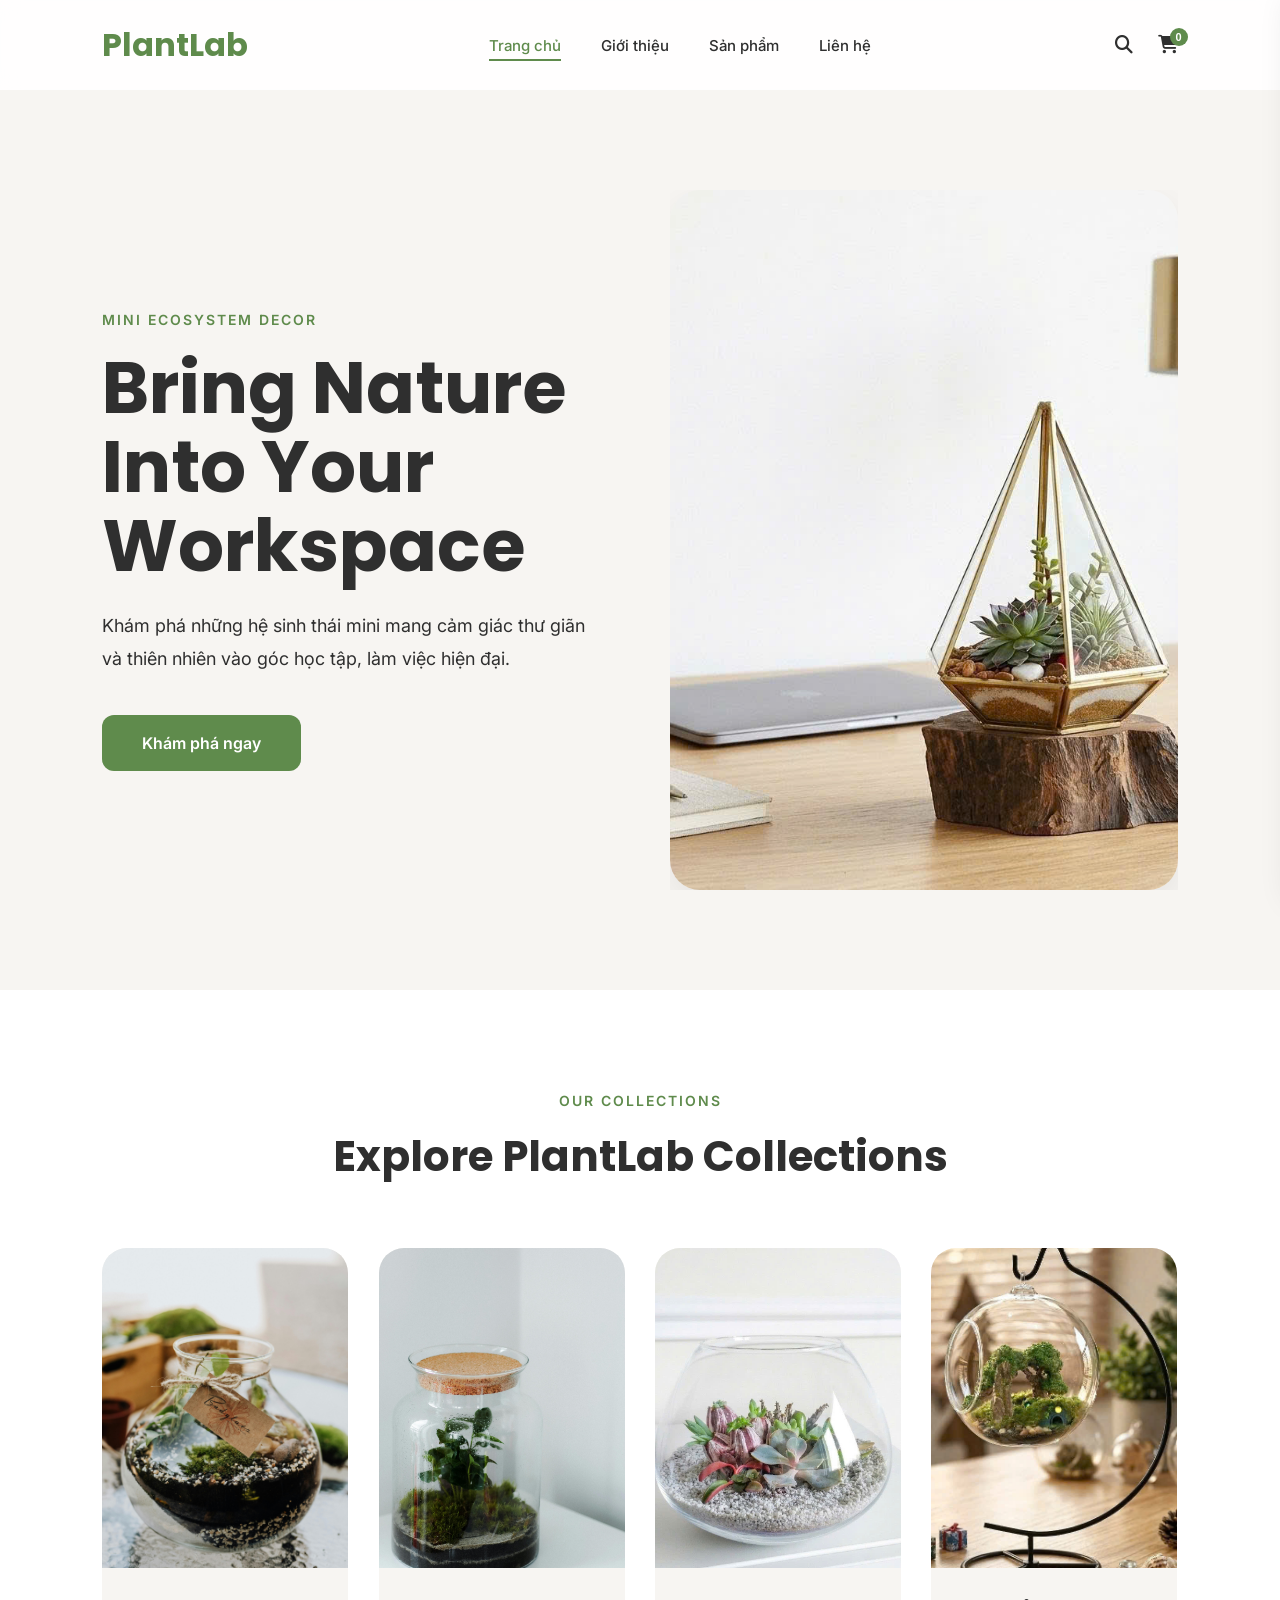
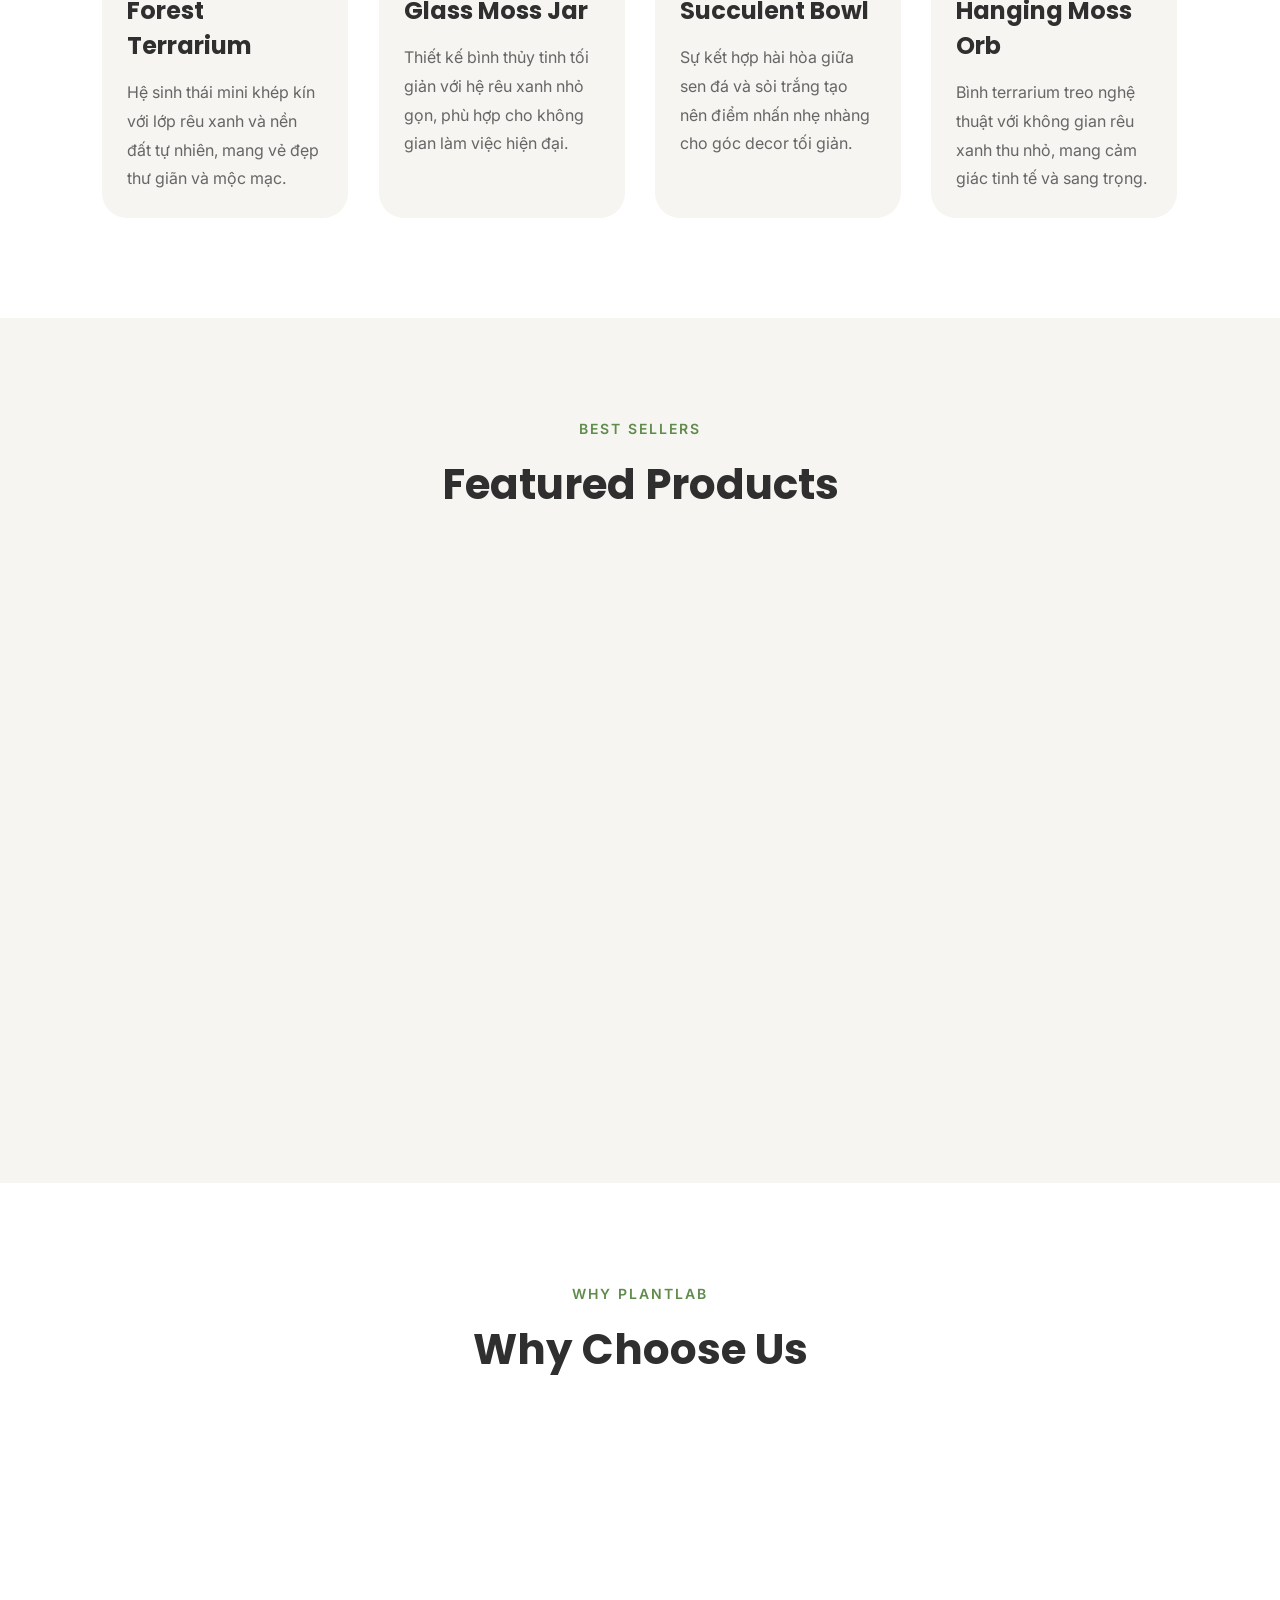
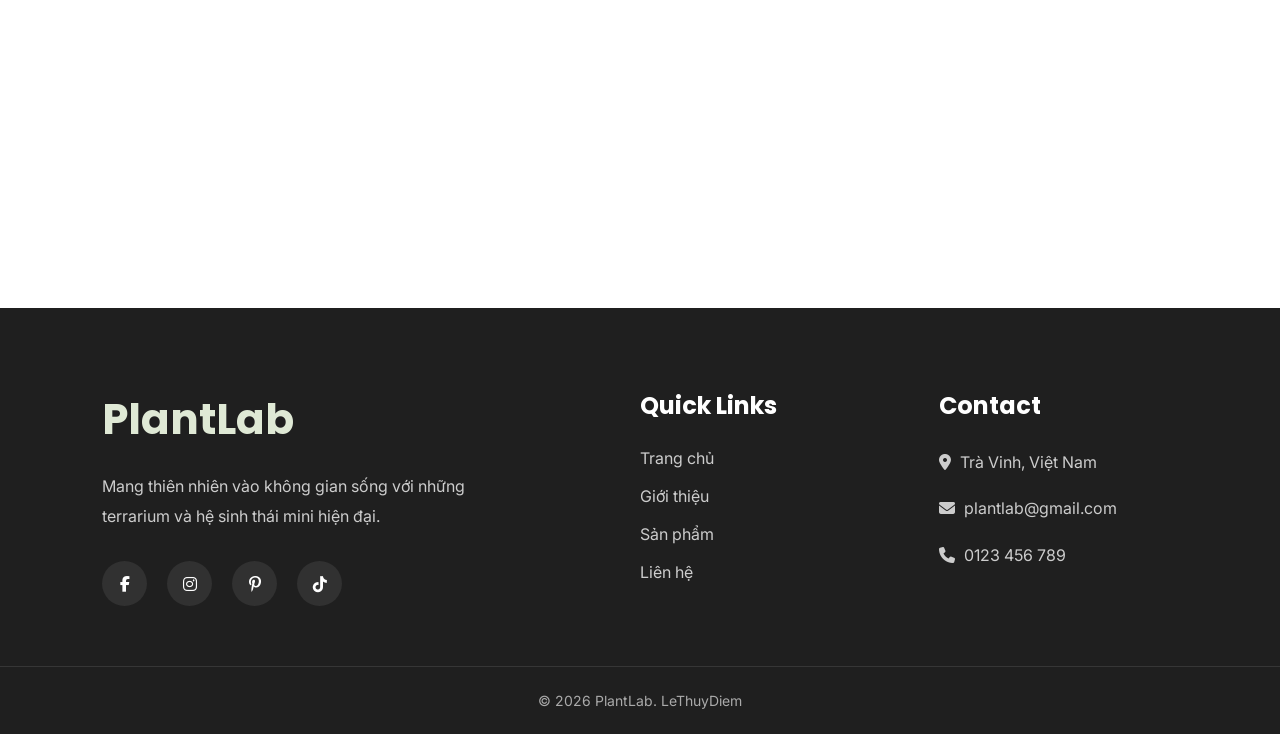
==== commit 3846302b: "Cap nhat trang index va bao cao" ====
--- a/index.html
+++ b/index.html
@@ -3,6 +3,7 @@
 <head>
     <meta charset="UTF-8">
     <meta name="viewport" content="width=device-width, initial-scale=1.0">
+    <meta name="description" content="PlantLab - Terrarium và hệ sinh thái mini handmade, trang trí không gian làm việc hiện đại.">
     <title>PlantLab - Hệ Sinh Thái Mini & Terrarium</title>
     <link rel="stylesheet" href="./css/style.css">
     <link rel="preconnect" href="https://fonts.googleapis.com">
@@ -11,7 +12,6 @@
     <link rel="stylesheet" href="https://cdnjs.cloudflare.com/ajax/libs/font-awesome/6.5.1/css/all.min.css">
 </head>
 <body>
-    <!-- HEADER -->
     <header class="header">
         <div class="header-left">
             <div class="logo">
@@ -30,216 +30,113 @@
                 <button aria-label="Tìm kiếm" class="icon-btn" id="searchIconBtn">
                     <i class="fa-solid fa-magnifying-glass"></i>
                 </button>
-            </div>            
+            </div>
             <button aria-label="Giỏ hàng" class="icon-btn" id="cartIconBtn">
                 <i class="fa-solid fa-cart-shopping"></i>
                 <span id="cartBadge" class="cart-badge">0</span>
             </button>
         </div>
     </header>
-
-    <!-- HERO -->
-    <section class="hero">
-        <div class="hero-content">
-            <span class="hero-subtitle">MINI ECOSYSTEM DECOR</span>
-            <h1>Bring Nature Into Your Workspace</h1>
-            <p>Khám phá những hệ sinh thái mini mang cảm giác thư giãn và thiên nhiên vào góc học tập, làm việc hiện đại.</p>
-            <a href="./html/san-pham.html" class="hero-btn">Khám phá ngay</a>
-        </div>
-        <div class="hero-image">
-            <img src="./assets/images/hero.jpg" alt="PlantLab Workspace Decor">
-        </div>
-    </section>
-
-    <!-- COLLECTIONS -->
-    <section class="collection">
-        <div class="section-header">
-            <span>OUR COLLECTIONS</span>
-            <h2>Explore PlantLab Collections</h2>
-        </div>
-        <div class="collection-container">
-            <div class="collection-card">
-                <div class="collection-image">
-                    <img src="./assets/images/category1.jpg" alt="Forest Terrarium">
+    <main>
+        <!-- Hero -->
+        <section class="hero">
+            <div class="hero-content">
+                <span class="hero-subtitle">MINI ECOSYSTEM DECOR</span>
+                <h1>Bring Nature Into Your Workspace</h1>
+                <p>Khám phá những hệ sinh thái mini mang cảm giác thư giãn và thiên nhiên vào góc học tập, làm việc hiện đại.</p>
+                <a href="./html/san-pham.html" class="hero-btn">Khám phá ngay</a>
+            </div>
+            <div class="hero-image">
+                <img src="./assets/images/hero.jpg" alt="PlantLab Workspace Decor" width="600" height="400">
+            </div>
+        </section>
+        <!-- Collections -->
+        <section class="collection">
+            <div class="section-header">
+                <span>OUR COLLECTIONS</span>
+                <h2>Explore PlantLab Collections</h2>
+            </div>
+            <div class="collection-container">
+                <div class="collection-card">
+                    <div class="collection-image">
+                        <img src="./assets/images/category1.jpg" alt="Forest Terrarium">
+                    </div>
+                    <div class="collection-content">
+                        <h3>Forest Terrarium</h3>
+                        <p>Hệ sinh thái mini khép kín với lớp rêu xanh và nền đất tự nhiên, mang vẻ đẹp thư giãn và mộc mạc.</p>
+                    </div>
                 </div>
-                <div class="collection-content">
-                    <h3>Forest Terrarium</h3>
-                    <p>Hệ sinh thái mini khép kín với lớp rêu xanh và nền đất tự nhiên, mang vẻ đẹp thư giãn và mộc mạc.</p>
+                <div class="collection-card">
+                    <div class="collection-image">
+                        <img src="./assets/images/category2.jpg" alt="Glass Moss Jar">
+                    </div>
+                    <div class="collection-content">
+                        <h3>Glass Moss Jar</h3>
+                        <p>Thiết kế bình thủy tinh tối giản với hệ rêu xanh nhỏ gọn, phù hợp cho không gian làm việc hiện đại.</p>
+                    </div>
                 </div>
-            </div>
-            <div class="collection-card">
-                <div class="collection-image">
-                    <img src="./assets/images/category2.jpg" alt="Glass Moss Jar">
+                <div class="collection-card">
+                    <div class="collection-image">
+                        <img src="./assets/images/category3.jpg" alt="Succulent Bowl">
+                    </div>
+                    <div class="collection-content">
+                        <h3>Succulent Bowl</h3>
+                        <p>Sự kết hợp hài hòa giữa sen đá và sỏi trắng tạo nên điểm nhấn nhẹ nhàng cho góc decor tối giản.</p>
+                    </div>
                 </div>
-                <div class="collection-content">
-                    <h3>Glass Moss Jar</h3>
-                    <p>Thiết kế bình thủy tinh tối giản với hệ rêu xanh nhỏ gọn, phù hợp cho không gian làm việc hiện đại.</p>
-                </div>
-            </div>
-            <div class="collection-card">
-                <div class="collection-image">
-                    <img src="./assets/images/category3.jpg" alt="Succulent Bowl">
-                </div>
-                <div class="collection-content">
-                    <h3>Succulent Bowl</h3>
-                    <p>Sự kết hợp hài hòa giữa sen đá và sỏi trắng tạo nên điểm nhấn nhẹ nhàng cho góc decor tối giản.</p>
-                </div>
-            </div>
-            <div class="collection-card">
-                <div class="collection-image">
-                    <img src="./assets/images/category4.jpg" alt="Hanging Moss Orb">
-                </div>
-                <div class="collection-content">
-                    <h3>Hanging Moss Orb</h3>
-                    <p>Bình terrarium treo nghệ thuật với không gian rêu xanh thu nhỏ, mang cảm giác tinh tế và sang trọng.</p>
-                </div>
-            </div>
-        </div>
-    </section>
-
-    <!-- FEATURED PRODUCTS -->
-    <section class="featured">
-        <div class="section-header">
-            <span>BEST SELLERS</span>
-            <h2>Featured Products</h2>
-        </div>
-        <div class="featured-container all-products" id="featuredProductsGrid">
-            <div class="product-card">
-                <div class="product-image">
-                    <img src="./assets/images/product1.jpg" alt="Emerald Glass Terrarium">
-                </div>
-                <div class="product-content">
-                    <h3>Emerald Glass</h3>
-                    <p class="product-price">299.000đ</p>
-                    <div class="product-actions">
-                        <a href="./html/chi-tiet.html?product=1" class="product-btn">Xem chi tiết</a>
-                        <button class="add-to-cart-btn" data-id="1" title="Thêm vào giỏ">
-                            <i class="fa-solid fa-basket-shopping"></i>
-                        </button>
+                <div class="collection-card">
+                    <div class="collection-image">
+                        <img src="./assets/images/category4.jpg" alt="Hanging Moss Orb">
+                    </div>
+                    <div class="collection-content">
+                        <h3>Hanging Moss Orb</h3>
+                        <p>Bình terrarium treo nghệ thuật với không gian rêu xanh thu nhỏ, mang cảm giác tinh tế và sang trọng.</p>
                     </div>
                 </div>
             </div>
-            <div class="product-card">
-                <div class="product-image">
-                    <img src="./assets/images/product2.jpg" alt="Moss Planet Terrarium">
+        </section>
+
+        <!-- Featured Products -->
+        <section class="featured">
+            <div class="section-header">
+                <span>BEST SELLERS</span>
+                <h2>Featured Products</h2>
+            </div>
+            <div class="featured-container all-products" id="featuredProductsGrid">
+                <!-- Sản phẩm được render tự động bằng JavaScript -->
+            </div>
+        </section>
+
+        <!-- Why Choose Us -->
+        <section class="why">
+            <div class="section-header">
+                <span>WHY PLANTLAB</span>
+                <h2>Why Choose Us</h2>
+            </div>
+            <div class="why-container">
+                <div class="why-card">
+                    <div class="why-icon"><i class="fa-solid fa-leaf"></i></div>
+                    <h3>Eco Friendly</h3>
+                    <p>Sản phẩm được thiết kế theo phong cách xanh và thân thiện với môi trường.</p>
                 </div>
-                <div class="product-content">
-                    <h3>Moss Planet</h3>
-                    <p class="product-price">259.000đ</p>
-                    <div class="product-actions">
-                        <a href="./html/chi-tiet.html?product=2" class="product-btn">Xem chi tiết</a>
-                        <button class="add-to-cart-btn" data-id="2" title="Thêm vào giỏ">
-                            <i class="fa-solid fa-basket-shopping"></i>
-                        </button>
-                    </div>
+                <div class="why-card">
+                    <div class="why-icon"><i class="fa-solid fa-seedling"></i></div>
+                    <h3>Handmade Design</h3>
+                    <p>Mỗi terrarium đều được sắp xếp thủ công với bố cục độc đáo và tinh tế.</p>
+                </div>
+                <div class="why-card">
+                    <div class="why-icon"><i class="fa-solid fa-droplet"></i></div>
+                    <h3>Easy Care</h3>
+                    <p>Dễ chăm sóc và phù hợp cho không gian học tập, làm việc hiện đại.</p>
+                </div>
+                <div class="why-card">
+                    <div class="why-icon"><i class="fa-solid fa-truck-fast"></i></div>
+                    <h3>Fast Delivery</h3>
+                    <p>Hỗ trợ giao hàng nhanh với đóng gói cẩn thận và an toàn cho sản phẩm.</p>
                 </div>
             </div>
-            <div class="product-card">
-                <div class="product-image">
-                    <img src="./assets/images/product3.jpg" alt="Desert Bowl Succulent">
-                </div>
-                <div class="product-content">
-                    <h3>Desert Bowl</h3>
-                    <p class="product-price">349.000đ</p>
-                    <div class="product-actions">
-                        <a href="./html/chi-tiet.html?product=3" class="product-btn">Xem chi tiết</a>
-                        <button class="add-to-cart-btn" data-id="3" title="Thêm vào giỏ">
-                            <i class="fa-solid fa-basket-shopping"></i>
-                        </button>
-                    </div>
-                </div>
-            </div>
-            <div class="product-card">
-                <div class="product-image">
-                    <img src="./assets/images/product4.jpg" alt="Nature Orb Terrarium">
-                </div>
-                <div class="product-content">
-                    <h3>Nature Orb</h3>
-                    <p class="product-price">399.000đ</p>
-                    <div class="product-actions">
-                        <a href="./html/chi-tiet.html?product=4" class="product-btn">Xem chi tiết</a>
-                        <button class="add-to-cart-btn" data-id="4" title="Thêm vào giỏ">
-                            <i class="fa-solid fa-basket-shopping"></i>
-                        </button>
-                    </div>
-                </div>
-            </div>
-        </div>
-    </section>
-
-    <!-- WHY US -->
-    <section class="why">
-        <div class="section-header">
-            <span>WHY PLANTLAB</span>
-            <h2>Why Choose Us</h2>
-        </div>
-        <div class="why-container">
-            <div class="why-card">
-                <div class="why-icon"><i class="fa-solid fa-leaf"></i></div>
-                <h3>Eco Friendly</h3>
-                <p>Sản phẩm được thiết kế theo phong cách xanh và thân thiện với môi trường.</p>
-            </div>
-            <div class="why-card">
-                <div class="why-icon"><i class="fa-solid fa-seedling"></i></div>
-                <h3>Handmade Design</h3>
-                <p>Mỗi terrarium đều được sắp xếp thủ công với bố cục độc đáo và tinh tế.</p>
-            </div>
-            <div class="why-card">
-                <div class="why-icon"><i class="fa-solid fa-droplet"></i></div>
-                <h3>Easy Care</h3>
-                <p>Dễ chăm sóc và phù hợp cho không gian học tập, làm việc hiện đại.</p>
-            </div>
-            <div class="why-card">
-                <div class="why-icon"><i class="fa-solid fa-truck-fast"></i></div>
-                <h3>Fast Delivery</h3>
-                <p>Hỗ trợ giao hàng nhanh với đóng gói cẩn thận và an toàn cho sản phẩm.</p>
-            </div>
-        </div>
-    </section>
-
-    <!-- REVIEWS -->
-    <section class="review">
-        <div class="section-header">
-            <span>CUSTOMER REVIEW</span>
-            <h2>What Our Customers Say</h2>
-        </div>
-        <div class="review-container">
-            <div class="review-card">
-                <div class="review-stars">
-                    <i class="fa-solid fa-star"></i>
-                    <i class="fa-solid fa-star"></i>
-                    <i class="fa-solid fa-star"></i>
-                    <i class="fa-solid fa-star"></i>
-                    <i class="fa-solid fa-star"></i>
-                </div>
-                <p>"Terrarium rất đẹp và tinh tế. Đặt trên bàn học tạo cảm giác thư giãn và dễ tập trung hơn."</p>
-                <h4>Ngọc Như</h4>
-            </div>
-            <div class="review-card">
-                <div class="review-stars">
-                    <i class="fa-solid fa-star"></i>
-                    <i class="fa-solid fa-star"></i>
-                    <i class="fa-solid fa-star"></i>
-                    <i class="fa-solid fa-star"></i>
-                    <i class="fa-solid fa-star"></i>
-                </div>
-                <p>"Thiết kế tối giản nhưng rất sang. Sản phẩm giống hình và đóng gói cực kỳ cẩn thận."</p>
-                <h4>Nhựt Đang</h4>
-            </div>
-            <div class="review-card">
-                <div class="review-stars">
-                    <i class="fa-solid fa-star"></i>
-                    <i class="fa-solid fa-star"></i>
-                    <i class="fa-solid fa-star"></i>
-                    <i class="fa-solid fa-star"></i>
-                    <i class="fa-solid fa-star"></i>
-                </div>
-                <p>"Một món decor nhỏ nhưng làm góc làm việc trở nên hiện đại và có sức sống hơn rất nhiều."</p>
-                <h4>Trúc Lam</h4>
-            </div>
-        </div>
-    </section>
-
+        </section>
+    </main>
     <!-- FOOTER -->
     <footer class="footer">
         <div class="footer-container">
@@ -263,16 +160,15 @@
             <div class="footer-contact">
                 <h3>Contact</h3>
                 <p><i class="fa-solid fa-location-dot footer-icon"></i> Trà Vinh, Việt Nam</p>
-                <p><i class="fa-solid fa-envelope footer-icon"></i> plantlab@gmail.com</p>
-                <p><i class="fa-solid fa-phone footer-icon"></i> 0123 456 789</p>
+                <p><i class="fa-solid fa-envelope footer-icon"></i> <a href="mailto:plantlab@gmail.com">plantlab@gmail.com</a></p>
+                <p><i class="fa-solid fa-phone footer-icon"></i> <a href="tel:+840123456789">0123 456 789</a></p>
             </div>
         </div>
         <div class="footer-bottom">
             <p>© 2026 PlantLab. LeThuyDiem</p>
         </div>
     </footer>
-
-    <!-- CART SIDEBAR -->
+    <!-- Giỏ hàng -->
     <div class="cart-sidebar" id="cartSidebar">
         <div class="cart-header">
             <h3>Giỏ hàng của bạn (<span id="cartCountHeader">0</span>)</h3>
@@ -284,12 +180,11 @@
                 <span>Tổng tiền:</span>
                 <span id="cartSubtotal">0đ</span>
             </div>
-            <button class="checkout-btn">Tiến hành thanh toán</button>
+            <button class="checkout-btn" id="checkoutBtn">Tiến hành thanh toán</button>
         </div>
     </div>
     <div class="cart-overlay-bg" id="cartOverlayBg"></div>
     <div class="toast-container" id="toastContainer"></div>
-    
-    <script src="./js/script.js"></script>
+    <script src="./js/script.js" defer></script>
 </body>
-</html>
+</html>
--- a/css/style.css
+++ b/css/style.css
@@ -24,13 +24,12 @@
 section {
     padding: 100px 8%;
 }
-
-/* GLOBAL ELEMENTS */
+/* element */
 a {
     text-decoration: none;
     color: inherit;
 }
-/* HEADER */
+/* header */
 .header {
     width: 100%;
     height: 90px;
@@ -116,7 +115,7 @@
     justify-content: center;
     align-items: center;
 }
-/* HERO SECTION */
+
 .hero {
     min-height: calc(100vh - 90px);
     display: flex;
@@ -174,7 +173,7 @@
     border-radius: 30px;
     box-shadow: 0 15px 40px var(--shadow-color);
 }
-/* SECTION HEADERS */
+/*  headers */
 .section-header {
     text-align: center;
     margin-bottom: 60px;
@@ -190,7 +189,7 @@
     margin-top: 15px;
     font-family: 'Poppins', sans-serif;
 }
-/* COLLECTION SECTION */
+/* Colection */
 .collection {
     background: white;
 }
@@ -331,7 +330,7 @@
     background: var(--primary-color);
     color: white;
 }
-/* WHY SECTION */
+/* Why */
 .why {
     background: white;
 }
@@ -381,7 +380,7 @@
     line-height: 1.8;
     color: #666;
 }
-/* REVIEW SECTION */
+/* Review */
 .review {
     background: var(--background-color);
 }
@@ -424,7 +423,7 @@
     font-size: 20px;
     font-family: 'Poppins', sans-serif;
 }
-/* FOOTER */
+
 .footer {
     background: #1f1f1f;
     color: white;
@@ -507,7 +506,7 @@
     color: #aaa;
     font-size: 14px;
 }
-/* HERO OVERLAYS */
+/* OVERLAYS */
 .about-hero,
 .product-hero,
 .contact-hero {
@@ -558,7 +557,7 @@
 .product-overlay h1, .contact-overlay h1 {
     font-size: 60px;
 }
-/* STORY SECTION */
+/* STORY */
 .story {
     display: flex;
     align-items: center;
@@ -589,7 +588,7 @@
     color: #666;
     margin-bottom: 20px;
 }
-/* MISSION SECTION */
+/* MISSION */
 .mission {
     display: grid;
     grid-template-columns: repeat(2, 1fr);
@@ -623,7 +622,7 @@
     line-height: 1.8;
     color: #666;
 }
-/* STATS SECTION */
+/* STATS */
 .stats {
     display: grid;
     grid-template-columns: repeat(3, 1fr);
@@ -653,7 +652,7 @@
     font-size: 18px;
     color: #666;
 }
-/* SEARCH SECTION */
+/* SEARCH */
 .product-search-section {
     background: white;
     padding-top: 80px;
@@ -693,7 +692,7 @@
     font-family: inherit;
     font-size: 0.9rem;
 }
-/* CONTACT SECTION */
+/* CONTACT */
 .contact-section {
     display: grid;
     grid-template-columns: 1fr 1fr;
@@ -738,7 +737,7 @@
     margin-bottom: 8px;
     font-family: 'Poppins', sans-serif;
 }
-/* FAQ SECTION */
+/* FAQ */
 .faq-section {
     margin-top: 40px;
     padding: 25px;
@@ -838,7 +837,7 @@
 .contact-form button:hover {
     opacity: 0.9;
 }
-/* MAP SECTION */
+/* MAP */
 .map-section {
     padding-top: 0;
     background: white;
@@ -853,7 +852,7 @@
     height: 450px;
     border: none;
 }
-/* DETAIL PRODUCT PAGE */
+/* trang chi tiet sp */
 .detail-section {
     display: grid;
     grid-template-columns: 1.1fr 0.9fr;
@@ -1004,7 +1003,7 @@
 .related-products {
     background: var(--background-color);
 }
-/* CART SIDEBAR */
+/* gio hang */
 .cart-sidebar {
     position: fixed;
     top: 0;
@@ -1168,7 +1167,7 @@
     opacity: 1;
     pointer-events: auto;
 }
-/* TOAST NOTIFICATIONS */
+/* TOAST */
 .toast-container {
     position: fixed;
     top: 100px;
@@ -1215,7 +1214,7 @@
         opacity: 0;
     }
 }
-/* ADMIN PANEL */
+/* ADMIN */
 .admin-container {
     max-width: 1200px;
     margin: 0 auto;
@@ -1422,7 +1421,15 @@
 .no-products-message p {
     font-size: 1.1rem;
 }
-/* MEDIA QUERIES */
+/* no result */
+.no-result {
+    text-align: center;
+    padding: 40px 20px;
+    color: #999;
+    font-size: 16px;
+    grid-column: 1 / -1;
+}
+/* MEDIA */
 @media(max-width: 992px) {
     .hero {
         flex-direction: column;
@@ -1450,6 +1457,10 @@
     .detail-section {
         grid-template-columns: 1fr;
         gap: 40px;
+    }
+    /* Huy sticky tren tablet va mobile de anh cuon binh thuong */
+    .detail-image-box {
+        position: static;
     }
     .detail-image-box img {
         max-height: 450px;
@@ -1553,7 +1564,7 @@
         margin-right: 5px;
     }
 }
-/* SCROLL ANIMATION */
+/* SCROLL */
 .collection-card,
 .product-card,
 .why-card,
@@ -1562,7 +1573,401 @@
 .stats-card {
     will-change: transform, opacity;
 }
-/* Tên sản phẩm trong bảng admin */
 .admin-table .admin-title {
     font-size: 0.85rem;
+}
+@media (max-width: 992px) {
+    .about-hero {
+        height: 45vh;
+    }
+    .about-overlay h1 {
+        font-size: 46px;
+    }
+    .story {
+        flex-direction: column;
+        gap: 40px;
+        padding: 70px 6%;
+    }
+    .story-image img {
+        height: 400px;
+    }
+    .story-content h2 {
+        font-size: 38px;
+    }
+    .mission-card {
+        padding: 35px 30px;
+    }
+    .mission-card h3 {
+        font-size: 26px;
+    }
+    .stats-card h2 {
+        font-size: 46px;
+    }
+    .contact-hero {
+        height: 45vh;
+    }
+    .contact-overlay h1 {
+        font-size: 46px;
+    }
+    .contact-section {
+        grid-template-columns: 1fr;
+        gap: 40px;
+        padding: 70px 6%;
+    }
+    .contact-info h2 {
+        font-size: 38px;
+    }
+    .contact-form {
+        padding: 40px 35px;
+    }
+    .contact-map {
+        height: 380px;
+    }
+}
+@media (max-width: 768px) {
+    .about-hero {
+        height: 40vh;
+    }
+    .about-overlay h1 {
+        font-size: 32px;
+        padding: 0 15px;
+    }
+    .about-overlay span {
+        font-size: 12px;
+        letter-spacing: 2px;
+    }
+    .story {
+        flex-direction: column;
+        gap: 30px;
+        padding: 60px 5%;
+    }
+    .story-image img {
+        height: 280px;
+        border-radius: 20px;
+    }
+    .story-content span {
+        font-size: 12px;
+    }
+    .story-content h2 {
+        font-size: 28px;
+        margin: 15px 0;
+    }
+    .story-content p {
+        font-size: 15px;
+        line-height: 1.8;
+    }
+    .mission {
+        grid-template-columns: 1fr;
+        padding: 60px 5%;
+        gap: 20px;
+    }
+    .mission-card {
+        padding: 35px 25px;
+    }
+    .mission-card i {
+        font-size: 40px;
+    }
+    .mission-card h3 {
+        font-size: 24px;
+    }
+    .stats {
+        grid-template-columns: 1fr;
+        padding: 60px 5%;
+        gap: 20px;
+    }
+    .stats-card {
+        padding: 40px 20px;
+    }
+    .stats-card h2 {
+        font-size: 48px;
+    }
+    .stats-card p {
+        font-size: 16px;
+    }
+    .contact-hero {
+        height: 40vh;
+    }
+    .contact-overlay h1 {
+        font-size: 28px;
+        padding: 0 15px;
+    }
+    .contact-overlay span {
+        font-size: 12px;
+        letter-spacing: 2px;
+    }
+    .contact-section {
+        grid-template-columns: 1fr;
+        padding: 60px 5%;
+        gap: 35px;
+    }
+    .contact-info span {
+        font-size: 12px;
+    }
+    .contact-info h2 {
+        font-size: 28px;
+        margin: 15px 0;
+    }
+    .contact-info > p {
+        font-size: 15px;
+    }
+    .info-item {
+        gap: 15px;
+        margin-bottom: 20px;
+    }
+    .info-item i {
+        width: 45px;
+        height: 45px;
+        font-size: 17px;
+        flex-shrink: 0;
+    }
+    .info-item h4 {
+        font-size: 17px;
+    }
+    .info-item p {
+        font-size: 14px;
+        margin-bottom: 0;
+    }
+    .faq-section {
+        padding: 20px;
+        margin-top: 25px;
+    }
+    .faq-section h3 {
+        font-size: 1rem;
+    }
+    .faq-section summary {
+        font-size: 14px;
+        padding-right: 25px;
+    }
+    .faq-section p {
+        font-size: 13px;
+    }
+    .contact-form {
+        padding: 30px 20px;
+        border-radius: 20px;
+    }
+    .form-group input,
+    .form-group textarea {
+        padding: 15px 16px;
+        font-size: 14px;
+    }
+    .form-group textarea {
+        height: 150px;
+    }
+    .contact-form button {
+        padding: 15px;
+        font-size: 15px;
+    }
+    .map-section {
+        padding: 0 5% 60px 5%;
+    }
+    .map-box {
+        border-radius: 20px;
+    }
+    .contact-map {
+        height: 260px;
+    }
+}
+@media (max-width: 480px) {
+    .about-hero {
+        height: 35vh;
+    }
+    .about-overlay h1 {
+        font-size: 26px;
+    }
+    .story-image img {
+        height: 230px;
+    }
+    .story-content h2 {
+        font-size: 24px;
+    }
+    .mission-card {
+        padding: 30px 20px;
+    }
+    .mission-card h3 {
+        font-size: 22px;
+    }
+    .stats-card h2 {
+        font-size: 42px;
+    }
+    .contact-hero {
+        height: 35vh;
+    }
+    .contact-overlay h1 {
+        font-size: 22px;
+    }
+    .contact-info h2 {
+        font-size: 24px;
+    }
+    .info-item i {
+        width: 40px;
+        height: 40px;
+        font-size: 15px;
+    }
+    .info-item h4 {
+        font-size: 15px;
+    }
+    .contact-form {
+        padding: 25px 15px;
+    }
+    .contact-map {
+        height: 220px;
+    }
+    /* FAQ thu gọn hơn */
+    .faq-section {
+        padding: 15px;
+    }
+    .faq-section summary {
+        font-size: 13px;
+    }
+}
+@media (max-width: 992px) {
+    .admin-container {
+        padding: 30px 20px;
+    }
+    .admin-title {
+        font-size: 1.6rem;
+    }
+    .admin-form {
+        padding: 25px;
+    }
+    .admin-table th,
+    .admin-table td {
+        padding: 12px 10px;
+    }
+}
+@media (max-width: 768px) {
+    .admin-container {
+        padding: 20px 15px;
+    }
+    .admin-title {
+        font-size: 1.3rem;
+        gap: 8px;
+    }
+    .admin-subtitle {
+        font-size: 0.85rem;
+    }
+    .admin-form {
+        padding: 20px 15px;
+        border-radius: 8px;
+    }
+    .admin-form h2 {
+        font-size: 1.1rem;
+        margin-bottom: 15px;
+    }
+    .form-group input,
+    .form-group textarea {
+        padding: 13px 14px;
+        font-size: 0.9rem;
+    }
+    .form-actions {
+        flex-direction: column;
+        gap: 10px;
+    }
+    .admin-btn {
+        width: 100%;
+        padding: 13px;
+        font-size: 0.9rem;
+        justify-content: center;
+    }
+    .admin-search-section {
+        flex-direction: column;
+        gap: 10px;
+    }
+    .search-input {
+        width: 100%;
+        padding: 13px 14px;
+        font-size: 0.9rem;
+    }
+    .btn-search {
+        width: 100%;
+        justify-content: center;
+    }
+    .admin-table-wrapper {
+        border-radius: 8px;
+        overflow-x: auto;
+    }
+    .admin-table thead {
+        display: none;
+    }
+    .admin-table tbody tr {
+        display: flex;
+        flex-direction: column;
+        background: white;
+        border-radius: 12px;
+        margin-bottom: 15px;
+        padding: 15px;
+        box-shadow: 0 2px 8px rgba(0,0,0,0.08);
+        border: 1px solid #eee;
+        position: relative;
+    }
+    .admin-table tbody tr:hover {
+        background: #fafafa;
+    }
+    .admin-table td {
+        padding: 5px 0;
+        border-bottom: none;
+        font-size: 0.9rem;
+        display: flex;
+        align-items: center;
+        gap: 10px;
+    }
+    .admin-table td:nth-child(1)::before { content: "ID: ";       font-weight: 600; color: #888; font-size: 0.8rem; }
+    .admin-table td:nth-child(2)::before { content: "Ảnh: ";      font-weight: 600; color: #888; font-size: 0.8rem; }
+    .admin-table td:nth-child(3)::before { content: "Tên: ";      font-weight: 600; color: #888; font-size: 0.8rem; }
+    .admin-table td:nth-child(4)::before { content: "Giá: ";      font-weight: 600; color: #888; font-size: 0.8rem; }
+    .admin-table td:nth-child(5)::before { content: "Thao tác: "; font-weight: 600; color: #888; font-size: 0.8rem; }
+    .admin-table td:nth-child(2) img,
+    .admin-table .admin-thumb {
+        width: 55px;
+        height: 55px;
+        border-radius: 8px;
+        object-fit: cover;
+    }
+    .admin-table .admin-title {
+        font-size: 0.9rem;
+        font-weight: 600;
+        color: #333;
+    }
+    .admin-table .admin-price {
+        color: var(--primary-color);
+        font-weight: 700;
+    }
+    .admin-table td:nth-child(5) {
+        flex-wrap: wrap;
+        gap: 8px;
+        padding-top: 10px;
+        margin-top: 5px;
+        border-top: 1px solid #f0f0f0;
+    }
+    .action-btn {
+        flex: 1;
+        padding: 10px 12px;
+        font-size: 0.85rem;
+        border-radius: 8px;
+        justify-content: center;
+        margin-right: 0;
+    }
+}
+@media (max-width: 480px) {
+    .admin-container {
+        padding: 15px 12px;
+    }
+    .admin-title {
+        font-size: 1.1rem;
+    }
+    .admin-form {
+        padding: 15px 12px;
+    }
+    .form-group input,
+    .form-group textarea {
+        padding: 12px;
+        font-size: 0.875rem;
+    }
+    .admin-table tbody tr {
+        padding: 12px;
+    }
+    .action-btn {
+        padding: 9px 10px;
+        font-size: 0.8rem;
+    }
 }
